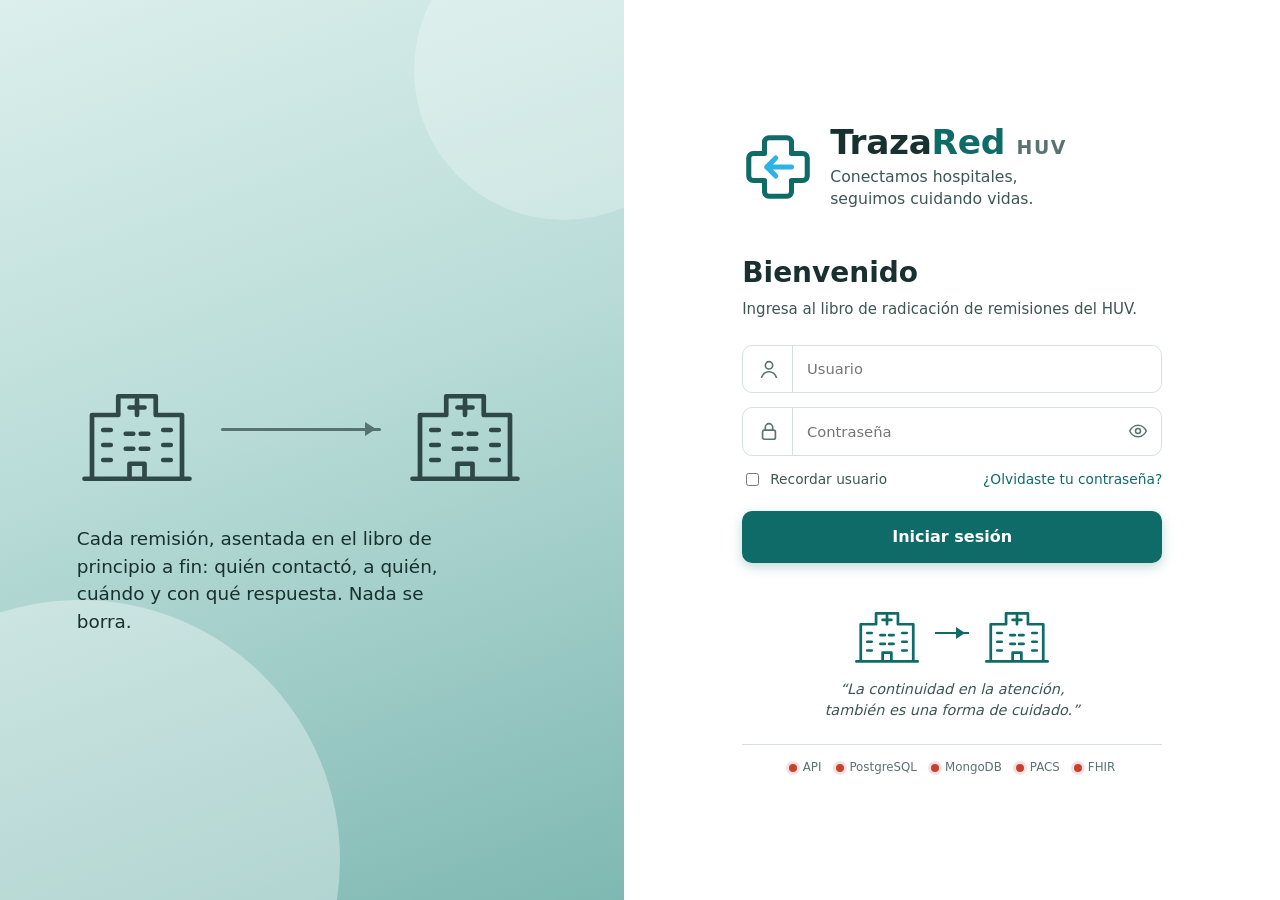
==== frontend/index.html @ e4cf37d2 "Semanas 10, 12 y 13: agente clínico con harness, RAG completo y tablero de dirección - Agente de rem" ====
<!DOCTYPE html>
<html lang="es">
<head>
  <meta charset="UTF-8">
  <meta name="viewport" content="width=device-width, initial-scale=1.0">
  <title>TrazaRed HUV</title>
  <meta name="description" content="Registro y trazabilidad de las remisiones y traslados de pacientes del Hospital Universitario del Valle">
  <link rel="icon" href="data:image/svg+xml,%3Csvg xmlns='http://www.w3.org/2000/svg' viewBox='0 0 32 32'%3E%3Crect width='32' height='32' rx='8' fill='%230e6b68'/%3E%3Cpath d='M13 6h6v7h7v6h-7v7h-6v-7H6v-6h7z' fill='white'/%3E%3C/svg%3E">
  <link rel="stylesheet" href="css/estilos.css">
  <link rel="stylesheet" href="css/visor.css">
  <link rel="stylesheet" href="css/reactivo.css">
  <link rel="stylesheet" href="css/agrupacion.css">
  <!-- Rediseño "libro de radicación": tipografías del registro (si no cargan, quedan Georgia y Consolas) -->
  <link rel="preconnect" href="https://fonts.googleapis.com">
  <link rel="preconnect" href="https://fonts.gstatic.com" crossorigin>
  <link rel="stylesheet" href="https://fonts.googleapis.com/css2?family=IBM+Plex+Mono:wght@400;500;600&family=Source+Serif+4:opsz,wght@8..60,400;8..60,600;8..60,700&display=swap">
  <link rel="stylesheet" href="css/registro.css">
  <link rel="stylesheet" href="css/asistente.css">
</head>
<body>
  <noscript>Esta aplicación necesita JavaScript para funcionar.</noscript>

  <!-- Logo reutilizable (cruz médica con flecha de remisión) -->
  <svg width="0" height="0" style="position:absolute" aria-hidden="true">
    <symbol id="logo" viewBox="0 0 64 64">
      <path d="M24 6h16a4 4 0 0 1 4 4v10h10a4 4 0 0 1 4 4v16a4 4 0 0 1-4 4H44v10a4 4 0 0 1-4 4H24a4 4 0 0 1-4-4V44H10a4 4 0 0 1-4-4V24a4 4 0 0 1 4-4h10V10a4 4 0 0 1 4-4z"
            fill="none" stroke="currentColor" stroke-width="4.5" stroke-linejoin="round"/>
      <path d="M44 32H22m8-8-8 8 8 8" fill="none" stroke="#2bb3e6" stroke-width="4.5" stroke-linecap="round" stroke-linejoin="round"/>
    </symbol>
    <symbol id="hospital" viewBox="0 0 64 64">
      <path d="M8 58V24h14V14h20v10h14v34M4 58h56M28 20h8M32 16v8M14 32h4M14 40h4M14 48h4M46 32h4M46 40h4M46 48h4M26 34h4M34 34h4M26 42h4M34 42h4M28 58v-8h8v8"
            fill="none" stroke="currentColor" stroke-width="2.5" stroke-linecap="round" stroke-linejoin="round"/>
    </symbol>
  </svg>

  <!-- ================================================================
       VISTA 1 — Iniciar sesión (panel ilustrado + formulario)
       ================================================================ -->
  <section id="vista-login">
    <aside class="login-arte" aria-hidden="true">
      <!-- Si ponen una foto en frontend/img/login.jpg se muestra aquí; si no existe, queda la ilustración -->
      <img class="login-foto" src="img/login.jpg" alt="" onerror="this.remove()">
      <div class="login-arte-contenido">
        <svg class="pulso" viewBox="0 0 600 80" preserveAspectRatio="none">
          <path d="M0 50 H170 L185 50 L196 30 L207 50 L225 50 L236 64 L250 8 L264 72 L276 50 L300 50 L314 38 L328 50 H600"/>
        </svg>
        <div class="arte-ruta">
          <svg class="arte-hospital"><use href="#hospital"/></svg>
          <span class="arte-flecha"></span>
          <svg class="arte-hospital"><use href="#hospital"/></svg>
        </div>
        <p class="arte-texto">Cada remisión, asentada en el libro de principio a fin: quién contactó, a quién, cuándo y con qué respuesta. Nada se borra.</p>
      </div>
    </aside>

    <div class="login-panel">
      <div class="login-caja">
        <div class="marca-grande">
          <svg class="marca-logo"><use href="#logo"/></svg>
          <div>
            <div class="marca-nombre"><span>Traza</span><span>Red</span> <small>HUV</small></div>
            <p class="marca-lema">Conectamos hospitales,<br>seguimos cuidando vidas.</p>
          </div>
        </div>

        <h1 class="login-titulo">Bienvenido</h1>
        <p class="login-sub">Ingresa al libro de radicación de remisiones del HUV.</p>

        <form id="form-login" autocomplete="on" novalidate>
          <label class="campo-icono">
            <span class="sr">Usuario</span>
            <svg viewBox="0 0 24 24"><circle cx="12" cy="8" r="4"/><path d="M4 21c1.5-4 4.5-6 8-6s6.5 2 8 6"/></svg>
            <input type="text" id="login-usuario" autocomplete="username" placeholder="Usuario" maxlength="50" required>
          </label>
          <label class="campo-icono">
            <span class="sr">Contraseña</span>
            <svg viewBox="0 0 24 24"><rect x="5" y="11" width="14" height="10" rx="2"/><path d="M8 11V8a4 4 0 0 1 8 0v3"/></svg>
            <input type="password" id="login-clave" autocomplete="current-password" placeholder="Contraseña" required>
            <button type="button" id="toggle-clave" class="ojo" aria-label="Mostrar contraseña" title="Mostrar / ocultar">
              <svg viewBox="0 0 24 24"><path d="M2 12s3.5-7 10-7 10 7 10 7-3.5 7-10 7S2 12 2 12z"/><circle cx="12" cy="12" r="3"/></svg>
            </button>
          </label>
          <div class="login-opciones">
            <label class="check"><input type="checkbox" id="recordar"> Recordar usuario</label>
            <a href="#" id="olvide">¿Olvidaste tu contraseña?</a>
          </div>
          <button type="submit" id="btn-entrar" class="btn btn-primario btn-bloque">Iniciar sesión</button>
        </form>

        <div id="login-mensaje" aria-live="polite"></div>

        <figure class="login-cita">
          <div class="cita-ruta" aria-hidden="true">
            <svg><use href="#hospital"/></svg><span></span><svg><use href="#hospital"/></svg>
          </div>
          <figcaption>“La continuidad en la atención,<br>también es una forma de cuidado.”</figcaption>
        </figure>

        <div class="servicios" id="servicios" title="Estado de los servicios">
          <span class="servicio"><i class="punto" data-servicio="api"></i>API</span>
          <span class="servicio"><i class="punto" data-servicio="postgres"></i>PostgreSQL</span>
          <span class="servicio"><i class="punto" data-servicio="mongo"></i>MongoDB</span>
          <span class="servicio"><i class="punto" data-servicio="pacs"></i>PACS</span>
          <span class="servicio"><i class="punto" data-servicio="fhir"></i>FHIR</span>
        </div>
      </div>
    </div>
  </section>

  <!-- ================================================================
       VISTA 2 — Aplicación (barra superior + menú lateral + contenido)
       ================================================================ -->
  <section id="vista-app" class="oculto">
    <!-- Aviso persistente de alertas críticas (R20, Persona 4) -->
    <div id="alertas-contenedor" aria-live="assertive"></div>
    <header class="topbar">
      <button class="btn-icono menu-movil" id="btn-menu" aria-label="Abrir menú">
        <svg viewBox="0 0 24 24"><path d="M4 7h16M4 12h16M4 17h16"/></svg>
      </button>
      <a class="marca" href="#" id="marca-inicio">
        <svg class="marca-logo"><use href="#logo"/></svg>
        <span class="marca-nombre"><span>Traza</span><span>Red</span> <small>HUV</small></span>
      </a>
      <div class="topbar-derecha">
        <div class="desplegable">
          <button class="btn-icono campana" id="btn-campana" aria-label="Notificaciones">
            <svg viewBox="0 0 24 24"><path d="M6 16V11a6 6 0 0 1 12 0v5l2 2H4l2-2zM10 20a2 2 0 0 0 4 0"/></svg>
            <span class="insignia oculto" id="insignia"></span>
          </button>
          <div class="menu-flotante oculto" id="panel-notif"></div>
        </div>
        <div class="desplegable">
          <button class="usuario-btn" id="btn-usuario">
            <span class="avatar" id="avatar"></span>
            <span class="usuario-txt"><strong id="quien-nombre"></strong><small id="quien-rol"></small></span>
            <svg class="chevron" viewBox="0 0 24 24"><path d="m6 9 6 6 6-6"/></svg>
          </button>
          <div class="menu-flotante oculto" id="panel-usuario">
            <p class="reloj" id="reloj">Sesión 60:00</p>
            <button class="menu-item" id="btn-salir-menu">Cerrar sesión</button>
          </div>
        </div>
      </div>
    </header>

    <div class="cuerpo-app">
      <nav class="lateral" id="lateral" aria-label="Secciones">
        <ul id="menu"></ul>
        <button class="lateral-salir" id="btn-salir">
          <svg viewBox="0 0 24 24"><path d="M15 4h3a2 2 0 0 1 2 2v12a2 2 0 0 1-2 2h-3M10 17l-5-5 5-5M5 12h11"/></svg>
          Cerrar sesión
        </button>
      </nav>
      <main id="contenido" tabindex="-1"></main>
    </div>
  </section>

  <!-- ================================================================
       Visor de imágenes médicas (PACS): brillo, contraste, zoom, paneo
       ================================================================ -->
  <dialog id="visor" aria-label="Visor de imágenes">
    <div class="visor-cabeza">
      <div><strong id="visor-titulo">Imagen</strong><small id="visor-sub"></small></div>
      <button class="btn-icono" id="visor-cerrar" aria-label="Cerrar visor">
        <svg viewBox="0 0 24 24"><path d="M6 6l12 12M18 6 6 18"/></svg>
      </button>
    </div>
    <div class="visor-cuerpo">
      <div class="visor-lienzo" id="visor-lienzo">
        <canvas id="visor-canvas"></canvas>
        <span class="visor-lectura" id="visor-lectura"></span>
      </div>
      <aside class="visor-controles">
        <label>Brillo <output id="val-brillo">0</output>
          <input type="range" id="ctl-brillo" min="-128" max="128" step="1" value="0"></label>
        <label>Contraste <output id="val-contraste">1.00</output>
          <input type="range" id="ctl-contraste" min="0.2" max="4" step="0.05" value="1"></label>
        <label class="check"><input type="checkbox" id="ctl-invertir"> Invertir (negativo)</label>
        <div class="visor-botones">
          <button class="btn btn-suave" id="btn-zoom-menos" title="Alejar">−</button>
          <span id="val-zoom">100%</span>
          <button class="btn btn-suave" id="btn-zoom-mas" title="Acercar">+</button>
        </div>
        <button class="btn btn-suave" id="btn-ajustar">Ajustar a la ventana</button>
        <button class="btn btn-secundario" id="btn-restablecer">Restablecer</button>
        <p class="ayuda">Rueda: zoom · Arrastrar: mover · Doble clic: ajustar.<br>
          Fórmula: salida = contraste × (entrada − 128) + 128 + brillo</p>
      </aside>
    </div>
  </dialog>

  <div id="tooltip" class="tooltip oculto" role="status"></div>
  <div id="toasts" aria-live="polite"></div>

  <script src="js/api.js"></script>
  <script src="js/visor.js"></script>
  <script src="js/app.js"></script>
  <!-- Sistema reactivo en vivo (R17/R18/R20, Persona 4): van después de app.js
       para enganchar sus funciones globales sin modificarlas -->
  <script src="js/eventos.js"></script>
  <script src="js/notificaciones.js"></script>
  <script src="js/alertas.js"></script>
  <script src="js/agrupacion.js"></script>
  <script src="js/agrupacion_rendimiento.js"></script>
  <script src="js/prediccion.js"></script>
  <script src="js/revision.js"></script>
  <script src="js/asistente.js"></script>
  <script src="js/tablero.js"></script>
  <!-- Rediseño "libro de radicación" (va de último: registra la sección de pronósticos junto a las de IA) -->
  <script src="js/registro.js"></script>
</body>
</html>
---- frontend/css/estilos.css ----
/* ==========================================================================
   TrazaRed HUV — estilos de la interfaz.
   Rediseño "libro de radicación": paleta verde petróleo + papel marfil, con
   acentos coral (acción de anotar) y mostaza (marca). Los nombres de las
   variables se conservaron (--azul, --navy...) para que los módulos que ya
   existían cambien de color solos; las piezas nuevas están en registro.css.
   Todo el color y el espaciado sale de las variables de :root.
   ========================================================================== */

:root {
  --navy: #18302f;            /* títulos y texto fuerte (tinta) */
  --azul: #0e6b68;            /* acción principal (verde petróleo) */
  --azul-oscuro: #0a4f4d;
  --azul-claro: #f2c14e;      /* acento (flecha del logo, mostaza) */
  --azul-suave: #dcefec;      /* ítem activo, fondos suaves */
  --azul-borde: #a9c7c2;
  --fondo: #e7efec;
  --superficie: #ffffff;
  --superficie-2: #f6faf8;
  --texto: #18302f;
  --texto-suave: #3d5654;
  --texto-tenue: #5a7270;
  --borde: #d3e2de;

  --ok: #1f8a5b;         --ok-fondo: #ddf3e8;
  --alerta: #b07a10;     --alerta-fondo: #fbf0d9;
  --error: #c4432c;      --error-fondo: #fdebe6;
  --violeta: #2f6fb3;    --violeta-fondo: #e3eefa;   /* azul de la IA */
  --coral: #e0634a;      --coral-oscuro: #c44f37;     /* anotar en el registro */
  --papel: #fffdf8;      --margen: #f1b3a5;           /* hoja del libro y su margen */
  --serif: "Source Serif 4", Georgia, "Times New Roman", serif;
  --mono: "IBM Plex Mono", ui-monospace, Consolas, monospace;

  --radio: 14px;
  --radio-sm: 10px;
  --sombra: 0 1px 2px rgba(10, 79, 77, .05), 0 8px 24px rgba(10, 79, 77, .06);
  --sombra-alta: 0 16px 40px rgba(10, 79, 77, .16);
  --fuente: "Segoe UI", system-ui, -apple-system, Roboto, "Helvetica Neue", Arial, sans-serif;
  --t: 160ms ease;
}

* { box-sizing: border-box; }
html, body { margin: 0; }
body { min-height: 100vh; background: var(--fondo); color: var(--texto); font-family: var(--fuente); font-size: 15px; line-height: 1.45; }
h1, h2, h3, h4, p { margin: 0; }
button, input, select, textarea { font: inherit; color: inherit; }
a { color: var(--azul); text-decoration: none; }
a:hover { text-decoration: underline; }
svg { flex: 0 0 auto; }
.oculto { display: none !important; }
.sr { position: absolute; width: 1px; height: 1px; overflow: hidden; clip: rect(0 0 0 0); }
.num { font-variant-numeric: tabular-nums; }
.suave { color: var(--texto-suave); }
.tenue { color: var(--texto-tenue); font-size: .82rem; }

/* ---------- Botones ---------- */
.btn {
  display: inline-flex; align-items: center; justify-content: center; gap: .45rem;
  padding: .62rem 1.05rem; border-radius: var(--radio-sm); border: 1px solid transparent;
  font-weight: 600; font-size: .9rem; cursor: pointer; white-space: nowrap;
  transition: background-color var(--t), border-color var(--t), transform var(--t), box-shadow var(--t);
}
.btn:active { transform: translateY(1px); }
.btn:disabled { opacity: .55; cursor: not-allowed; }
.btn-primario { background: var(--azul); color: #fff; box-shadow: 0 4px 12px rgba(14, 107, 104, .25); }
.btn-primario:hover { background: var(--azul-oscuro); }
.btn-secundario { background: var(--superficie); color: var(--azul); border-color: var(--azul-borde); }
.btn-secundario:hover { background: var(--azul-suave); }
.btn-suave { background: var(--azul-suave); color: var(--azul-oscuro); }
.btn-suave:hover { background: #c9e4df; }
.btn-peligro { background: var(--error); color: #fff; }
.btn-peligro:hover { background: #a82f25; }
.btn-ok { background: var(--ok); color: #fff; }
.btn-ok:hover { background: #147a4e; }
.btn-sm { padding: .38rem .7rem; font-size: .8rem; }
.btn-bloque { width: 100%; }
.btn-icono {
  width: 40px; height: 40px; display: inline-grid; place-items: center;
  border: none; background: transparent; border-radius: 10px; cursor: pointer; color: var(--texto-suave);
}
.btn-icono:hover { background: var(--fondo); color: var(--navy); }
.btn-icono svg, .lateral svg, .campo-icono svg, .usuario-btn svg {
  width: 22px; height: 22px; fill: none; stroke: currentColor; stroke-width: 1.8; stroke-linecap: round; stroke-linejoin: round;
}

/* ---------- Formularios ---------- */
label { display: block; font-size: .8rem; font-weight: 600; color: var(--texto-suave); margin-bottom: .3rem; }
input, select, textarea {
  width: 100%; padding: .62rem .8rem; border: 1px solid var(--borde); border-radius: var(--radio-sm);
  background: var(--superficie); font-size: .92rem; transition: border-color var(--t), box-shadow var(--t);
}
input:focus, select:focus, textarea:focus { outline: none; border-color: var(--azul); box-shadow: 0 0 0 3px rgba(14, 107, 104, .14); }
input[type="checkbox"], input[type="range"] { width: auto; padding: 0; box-shadow: none; }
textarea { resize: vertical; min-height: 72px; }
.campo { margin-bottom: .95rem; }
.fila { display: grid; grid-template-columns: 1fr 1fr; gap: 0 .9rem; }
.fila-3 { display: grid; grid-template-columns: repeat(3, 1fr); gap: 0 .9rem; }
.check { display: inline-flex; gap: .5rem; align-items: center; font-weight: 500; color: var(--texto-suave); font-size: .86rem; margin: 0; cursor: pointer; }

/* ---------- Marca ---------- */
.marca-logo { color: var(--azul); }
.marca-nombre { font-weight: 700; color: var(--navy); letter-spacing: -.01em; white-space: nowrap; }
.marca-nombre span + span { color: var(--azul); }
.marca-nombre small { font-size: .55em; font-weight: 700; color: var(--texto-tenue); letter-spacing: .08em; }

/* ==========================================================================
   VISTA 1 — Login dividido
   ========================================================================== */
#vista-login { min-height: 100vh; display: grid; grid-template-columns: minmax(0, 1fr) minmax(420px, 1.05fr); background: var(--superficie); }

.login-arte {
  position: relative; overflow: hidden;
  background: linear-gradient(160deg, #dcefec 0%, #b9dcd8 45%, #7fb8b2 100%);
  border-radius: 0 0 0 0;
}
.login-arte::before, .login-arte::after {
  content: ""; position: absolute; border-radius: 50%; background: rgba(255, 255, 255, .35);
}
.login-arte::before { width: 520px; height: 520px; left: -180px; bottom: -220px; }
.login-arte::after { width: 300px; height: 300px; right: -90px; top: -80px; background: rgba(255, 255, 255, .25); }
.login-foto { position: absolute; inset: 0; width: 100%; height: 100%; object-fit: cover; z-index: 1; }
.login-arte-contenido {
  position: relative; z-index: 2; height: 100%; min-height: 100vh;
  display: flex; flex-direction: column; justify-content: center; gap: 2.2rem; padding: clamp(2rem, 6vw, 5rem);
}
.login-foto ~ .login-arte-contenido { display: none; }
.pulso { width: 100%; height: 70px; }
.pulso path {
  fill: none; stroke: #fff; stroke-width: 3; stroke-linejoin: round; stroke-linecap: round;
  stroke-dasharray: 900; stroke-dashoffset: 900; animation: latido 3.4s linear infinite;
  filter: drop-shadow(0 2px 6px rgba(10, 79, 77, .25));
}
@keyframes latido { 0% { stroke-dashoffset: 900; opacity: 1; } 75% { stroke-dashoffset: 0; opacity: 1; } 100% { stroke-dashoffset: 0; opacity: 0; } }
.arte-ruta { display: flex; align-items: center; gap: 1.5rem; color: var(--navy); }
.arte-hospital { width: 120px; height: 120px; color: var(--navy); opacity: .85; }
.arte-flecha { flex: 1; max-width: 160px; height: 3px; background: var(--navy); opacity: .6; position: relative; border-radius: 2px; }
.arte-flecha::after { content: ""; position: absolute; right: -2px; top: -6px; border: 7px solid transparent; border-left: 11px solid var(--navy); }
.arte-texto { max-width: 34ch; color: var(--navy); font-size: 1.15rem; font-weight: 500; line-height: 1.5; }

.login-panel { display: flex; align-items: center; justify-content: center; padding: 2rem 1.5rem; }
.login-caja { width: 100%; max-width: 420px; }
.marca-grande { display: flex; align-items: center; gap: 1rem; margin-bottom: 2.6rem; }
.marca-grande .marca-logo { width: 72px; height: 72px; }
.marca-grande .marca-nombre { font-size: 2.15rem; line-height: 1.05; }
.marca-lema { color: var(--texto-suave); margin-top: .35rem; font-size: .98rem; }
.login-titulo { font-size: 1.75rem; color: var(--navy); margin-bottom: .35rem; }
.login-sub { color: var(--texto-suave); margin-bottom: 1.5rem; }

.campo-icono {
  position: relative; display: flex; align-items: center; margin-bottom: .9rem;
  border: 1px solid var(--borde); border-radius: var(--radio-sm); background: var(--superficie);
  transition: border-color var(--t), box-shadow var(--t);
}
.campo-icono:focus-within { border-color: var(--azul); box-shadow: 0 0 0 3px rgba(14, 107, 104, .14); }
.campo-icono > svg { margin: 0 .75rem 0 .9rem; color: var(--texto-tenue); }
.campo-icono input { font-weight: 400; color: var(--texto); border: none; border-left: 1px solid var(--borde); border-radius: 0 var(--radio-sm) var(--radio-sm) 0; padding: .78rem .9rem; box-shadow: none !important; }
.ojo { border: none; background: none; padding: .5rem .8rem; cursor: pointer; color: var(--texto-tenue); display: grid; place-items: center; }
.ojo:hover { color: var(--azul); }
.ojo svg { width: 20px; height: 20px; fill: none; stroke: currentColor; stroke-width: 1.8; }
.ojo.activo { color: var(--azul); }
.login-opciones { display: flex; justify-content: space-between; align-items: center; gap: 1rem; margin: .2rem 0 1.3rem; font-size: .86rem; }
#btn-entrar { padding: .85rem; font-size: 1rem; }

.aviso { margin-top: 1rem; padding: .8rem .95rem; border-radius: var(--radio-sm); font-size: .88rem; display: flex; gap: .65rem; align-items: flex-start; }
.aviso svg { width: 20px; height: 20px; fill: none; stroke: currentColor; stroke-width: 2; margin-top: 1px; }
.aviso strong { display: block; }
.aviso-error { background: var(--error-fondo); color: var(--error); }
.aviso-alerta { background: var(--alerta-fondo); color: #8a5a06; }
.aviso-info { background: var(--azul-suave); color: var(--azul-oscuro); }
.intentos { display: flex; gap: .3rem; margin-top: .45rem; }
.intentos span { width: 26px; height: 6px; border-radius: 3px; background: rgba(0, 0, 0, .12); }
.intentos span.usado { background: currentColor; }
.tiembla { animation: tiembla .35s; }
@keyframes tiembla { 20%, 60% { transform: translateX(-6px); } 40%, 80% { transform: translateX(6px); } }

.login-cita { margin: 2.2rem 0 0; text-align: center; color: var(--texto-suave); }
.cita-ruta { display: flex; align-items: center; justify-content: center; gap: .8rem; color: var(--azul); margin-bottom: .7rem; }
.cita-ruta svg { width: 70px; height: 70px; }
.cita-ruta span { width: 34px; height: 2px; background: var(--azul); position: relative; }
.cita-ruta span::after { content: ""; position: absolute; right: -2px; top: -5px; border: 6px solid transparent; border-left: 9px solid var(--azul); }
.login-cita figcaption { font-style: italic; font-size: .9rem; }

.servicios { display: flex; flex-wrap: wrap; justify-content: center; gap: .3rem .9rem; margin-top: 1.4rem; padding-top: .9rem; border-top: 1px solid var(--borde); font-size: .74rem; color: var(--texto-tenue); }
.servicio { display: inline-flex; align-items: center; gap: .35rem; }
.punto { width: 8px; height: 8px; border-radius: 50%; background: var(--texto-tenue); }
.punto.ok { background: var(--ok); box-shadow: 0 0 0 3px rgba(26, 150, 96, .15); }
.punto.error { background: var(--error); box-shadow: 0 0 0 3px rgba(200, 58, 46, .15); }

/* ==========================================================================
   VISTA 2 — Aplicación
   ========================================================================== */
#vista-app { min-height: 100vh; display: flex; flex-direction: column; }
.topbar {
  position: sticky; top: 0; z-index: 30; height: 70px;
  display: flex; align-items: center; gap: .75rem; padding: 0 1.4rem;
  background: var(--superficie); border-bottom: 1px solid var(--borde);
}
.topbar .marca { display: flex; align-items: center; gap: .65rem; text-decoration: none; }
.topbar .marca-logo { width: 38px; height: 38px; }
.topbar .marca-nombre { font-size: 1.3rem; }
.menu-movil { display: none; }
.topbar-derecha { margin-left: auto; display: flex; align-items: center; gap: .6rem; }
.desplegable { position: relative; }
.campana { position: relative; }
.insignia {
  position: absolute; top: 2px; right: 0; min-width: 18px; height: 18px; padding: 0 4px; line-height: 1;
  border-radius: 9px; background: #e5484d; color: #fff; font-size: .66rem; font-weight: 700;
  display: grid; place-items: center; border: 2px solid var(--superficie);
}
.usuario-btn { display: flex; align-items: center; gap: .7rem; border: none; background: none; cursor: pointer; padding: .3rem .45rem; border-radius: 12px; text-align: left; }
.usuario-btn:hover { background: var(--fondo); }
.usuario-txt strong { display: block; font-size: .9rem; color: var(--navy); }
.usuario-txt small { display: block; font-size: .78rem; color: var(--texto-suave); }
.chevron { width: 18px !important; height: 18px !important; color: var(--texto-suave); }
.avatar {
  width: 42px; height: 42px; border-radius: 50%; display: grid; place-items: center;
  background: var(--azul-suave); color: var(--azul); font-weight: 700; font-size: .9rem; flex: 0 0 auto;
  box-shadow: inset 0 0 0 2px #fff, 0 0 0 1px var(--azul-borde);
}
.menu-flotante {
  position: absolute; right: 0; top: calc(100% + 8px); min-width: 250px; z-index: 40;
  background: var(--superficie); border: 1px solid var(--borde); border-radius: 12px; box-shadow: var(--sombra-alta); padding: .5rem;
}
.menu-flotante h4 { font-size: .8rem; color: var(--texto-tenue); text-transform: uppercase; letter-spacing: .05em; padding: .4rem .6rem; }
.menu-item { display: block; width: 100%; text-align: left; border: none; background: none; padding: .6rem .7rem; border-radius: 8px; cursor: pointer; font-size: .88rem; }
.menu-item:hover { background: var(--fondo); }
.menu-item small { display: block; color: var(--texto-tenue); font-size: .76rem; }
.reloj { font-size: .8rem; color: var(--texto-suave); padding: .45rem .7rem; }
.reloj.pronto { color: var(--error); }

.cuerpo-app { flex: 1; display: grid; grid-template-columns: 264px minmax(0, 1fr); }
.lateral {
  background: var(--superficie); border-right: 1px solid var(--borde);
  padding: 1.1rem .8rem; display: flex; flex-direction: column;
  position: sticky; top: 70px; height: calc(100vh - 70px);
}
.lateral ul { list-style: none; margin: 0; padding: 0; display: grid; gap: .25rem; }
.lateral a, .lateral-salir {
  display: flex; align-items: center; gap: .8rem; padding: .72rem .9rem; border-radius: 10px;
  color: var(--texto-suave); font-size: .92rem; text-decoration: none; border: none; background: none; cursor: pointer; width: 100%;
}
.lateral a:hover, .lateral-salir:hover { background: var(--fondo); color: var(--navy); text-decoration: none; }
.lateral a.activo { background: var(--azul-suave); color: var(--azul-oscuro); font-weight: 600; }
.lateral a.activo svg { color: var(--azul); }
.lateral .separador { height: 1px; background: var(--borde); margin: .6rem .4rem; }
.lateral .etiqueta-menu { font-size: .7rem; text-transform: uppercase; letter-spacing: .06em; color: var(--texto-tenue); padding: .3rem .9rem; }
.lateral-salir { margin-top: auto; }

main { padding: 1.6rem clamp(1rem, 2.5vw, 2.2rem) 3rem; min-width: 0; outline: none; }
.pagina { max-width: 1240px; margin: 0 auto; display: grid; gap: 1.3rem; animation: entrar .22s ease-out; }
@keyframes entrar { from { opacity: 0; transform: translateY(6px); } to { opacity: 1; transform: none; } }
.pagina > * { min-width: 0; }            /* las tablas anchas hacen scroll dentro de su tarjeta */
.pagina-cabeza { display: flex; align-items: flex-end; justify-content: space-between; gap: 1rem; flex-wrap: wrap; }
.pagina-cabeza h2 { font-size: 1.4rem; color: var(--navy); }
.pagina-cabeza p { color: var(--texto-suave); margin-top: .2rem; font-size: .92rem; }
.seccion-titulo { font-size: 1.2rem; color: var(--navy); }
.volver { display: inline-flex; align-items: center; gap: .35rem; font-size: .88rem; font-weight: 600; border: none; background: none; color: var(--azul); cursor: pointer; padding: 0; }

/* Tarjeta base */
.tarjeta { background: var(--superficie); border: 1px solid var(--borde); border-radius: var(--radio); box-shadow: var(--sombra); }
.tarjeta-cuerpo { padding: 1.2rem 1.3rem; }

/* Banner de bienvenida */
.bienvenida {
  position: relative; overflow: hidden; padding: 1.6rem 1.8rem;
  background: linear-gradient(100deg, #fffdf8 0%, #f1f7f5 55%, #dcefec 100%);
  display: flex; align-items: center; justify-content: space-between; gap: 1rem; min-height: 132px;
}
.bienvenida h2 { font-size: 1.55rem; color: var(--navy); }
.bienvenida p { color: var(--texto-suave); margin-top: .45rem; max-width: 52ch; }
.bienvenida-arte { display: flex; align-items: center; gap: 1rem; color: var(--azul); position: relative; z-index: 1; }
.bienvenida-arte svg { width: 76px; height: 76px; }
.bienvenida-arte .flecha { width: 44px; height: 2px; background: var(--azul); position: relative; }
.bienvenida-arte .flecha::after { content: ""; position: absolute; right: -2px; top: -5px; border: 6px solid transparent; border-left: 9px solid var(--azul); }
.bienvenida::after { content: ""; position: absolute; right: -40px; top: -60px; width: 260px; height: 260px; border-radius: 50%; background: rgba(43, 179, 230, .09); }

/* Indicadores */
.kpis { display: grid; grid-template-columns: repeat(auto-fit, minmax(170px, 1fr)); gap: .9rem; }
.kpi { padding: 1rem 1.1rem; display: flex; gap: .85rem; align-items: center; }
.kpi-icono { width: 44px; height: 44px; border-radius: 12px; display: grid; place-items: center; flex: 0 0 auto; }
.kpi-icono svg { width: 22px; height: 22px; fill: none; stroke: currentColor; stroke-width: 1.9; stroke-linecap: round; stroke-linejoin: round; }
.kpi .valor { font-size: 1.5rem; font-weight: 700; color: var(--navy); line-height: 1.1; font-variant-numeric: tabular-nums; }
.kpi .etiqueta { font-size: .8rem; color: var(--texto-suave); }
.tono-azul { background: var(--azul-suave); color: var(--azul); }
.tono-ambar { background: var(--alerta-fondo); color: var(--alerta); }
.tono-verde { background: var(--ok-fondo); color: var(--ok); }
.tono-rojo { background: var(--error-fondo); color: var(--error); }
.tono-violeta { background: var(--violeta-fondo); color: var(--violeta); }

/* Estado (píldora) */
.pildora {
  display: inline-flex; align-items: center; gap: .4rem; padding: .32rem .8rem; border-radius: 999px;
  font-size: .8rem; font-weight: 600; white-space: nowrap;
}
.pildora svg { width: 16px; height: 16px; fill: none; stroke: currentColor; stroke-width: 2; }
.pildora-grande { padding: .5rem 1rem; font-size: .88rem; }
.est-pendiente  { background: var(--alerta-fondo); color: #a86a05; }
.est-en_gestion { background: var(--alerta-fondo); color: #a86a05; }
.est-aceptada   { background: var(--ok-fondo); color: var(--ok); }
.est-completada { background: var(--violeta-fondo); color: var(--violeta); }
.est-rechazada  { background: var(--error-fondo); color: var(--error); }
.est-neutro     { background: var(--fondo); color: var(--texto-suave); }
.est-bloqueado  { background: var(--error-fondo); color: var(--error); }
.est-activo     { background: var(--ok-fondo); color: var(--ok); }

/* ---------- Ficha del paciente / remisión ---------- */
.ficha-cabeza { display: flex; align-items: center; gap: 1.1rem; padding: 1.3rem 1.4rem 0; flex-wrap: wrap; }
.ficha-cabeza .avatar { width: 64px; height: 64px; font-size: 1.2rem; background: #dcefec; }
.ficha-cabeza .avatar svg { width: 36px; height: 36px; fill: none; stroke: var(--azul); stroke-width: 1.8; }
.ficha-cabeza h3 { font-size: 1.2rem; color: var(--navy); }
.ficha-cabeza .meta { color: var(--texto-suave); font-size: .9rem; margin-top: .25rem; display: flex; gap: .55rem; flex-wrap: wrap; }
.ficha-cabeza .meta span + span::before { content: "•"; margin-right: .55rem; color: var(--texto-tenue); }
.ficha-cabeza .pildora { margin-left: auto; }

.pestanas { display: flex; gap: .3rem; padding: 0 1.4rem; margin-top: 1.1rem; border-bottom: 1px solid var(--borde); overflow-x: auto; }
.pestanas button {
  border: none; background: none; cursor: pointer; padding: .8rem .9rem; font-size: .9rem; color: var(--texto-suave);
  border-bottom: 2px solid transparent; margin-bottom: -1px; white-space: nowrap;
}
.pestanas button:hover { color: var(--navy); }
.pestanas button.activa { color: var(--azul); border-bottom-color: var(--azul); font-weight: 600; }

.ficha-cuerpo { display: grid; grid-template-columns: minmax(0, 1.35fr) minmax(280px, 1fr); gap: 1.1rem; padding: 1.2rem 1.4rem 1.4rem; }
.panel { border: 1px solid var(--borde); border-radius: 12px; padding: 1.1rem 1.2rem; background: var(--superficie); }
.panel + .panel { margin-top: 1rem; }
.panel-titulo { display: flex; align-items: center; justify-content: space-between; gap: .6rem; margin-bottom: .9rem; }
.panel-titulo h4 { font-size: .95rem; color: var(--navy); }

.datos { display: grid; grid-template-columns: minmax(130px, 38%) 1fr; gap: .85rem 1rem; font-size: .88rem; }
.datos dt { color: var(--texto-suave); }
.datos dd { margin: 0; color: var(--texto); font-weight: 500; }

/* Hospital de destino */
.hospital { display: flex; gap: .85rem; }
.hospital-icono { width: 44px; height: 44px; border-radius: 10px; background: var(--azul-suave); color: var(--azul); display: grid; place-items: center; flex: 0 0 auto; }
.hospital-icono svg { width: 28px; height: 28px; }
.hospital small { display: block; color: var(--texto-suave); font-size: .8rem; }
.hospital strong { display: block; color: var(--navy); margin: .1rem 0; }
.hospital a { font-size: .8rem; font-weight: 600; display: inline-block; margin-top: .45rem; }

/* Línea de estado de la remisión */
.linea-estado { list-style: none; margin: 0; padding: 0; }
.linea-estado li { position: relative; display: flex; gap: .85rem; padding-bottom: 1.15rem; }
.linea-estado li:last-child { padding-bottom: 0; }
.linea-estado li::before { content: ""; position: absolute; left: 14px; top: 30px; bottom: 2px; width: 2px; background: var(--borde); }
.linea-estado li:last-child::before { display: none; }
.linea-estado li.hecho::before { background: var(--ok); }
.paso { width: 30px; height: 30px; border-radius: 50%; display: grid; place-items: center; flex: 0 0 auto; background: var(--fondo); color: var(--texto-tenue); border: 2px solid var(--borde); position: relative; z-index: 1; }
.paso svg { width: 16px; height: 16px; fill: none; stroke: currentColor; stroke-width: 2.4; stroke-linecap: round; stroke-linejoin: round; }
.hecho .paso { background: var(--ok); border-color: var(--ok); color: #fff; }
.actual .paso { background: var(--alerta-fondo); border-color: var(--alerta); color: var(--alerta); }
.fallo .paso { background: var(--error); border-color: var(--error); color: #fff; }
.linea-estado strong { display: block; font-size: .9rem; font-weight: 600; color: var(--texto-suave); }
.hecho strong { color: var(--ok); }
.actual strong { color: var(--alerta); }
.fallo strong { color: var(--error); }
.linea-estado small { display: block; font-size: .78rem; color: var(--texto-tenue); margin-top: .1rem; }

.nota-info {
  display: flex; gap: .9rem; align-items: center; padding: 1rem 1.2rem; margin: 0 1.4rem 1.4rem;
  border-radius: 12px; background: var(--azul-suave); border: 1px solid var(--azul-borde); color: var(--texto-suave); font-size: .88rem;
}
.nota-info svg { width: 26px; height: 26px; fill: none; stroke: var(--azul); stroke-width: 1.8; flex: 0 0 auto; }

/* Signos vitales */
.vitales { display: grid; grid-template-columns: repeat(auto-fill, minmax(140px, 1fr)); gap: .7rem; }
.vital { background: var(--superficie-2); border: 1px solid var(--borde); border-radius: 12px; padding: .7rem .8rem; }
.vital .v { font-size: 1.3rem; font-weight: 700; color: var(--navy); font-variant-numeric: tabular-nums; }
.vital .v small { font-size: .74rem; font-weight: 500; color: var(--texto-tenue); margin-left: .2rem; }
.vital .n { font-size: .78rem; color: var(--texto-suave); }
.vital .c { font-size: .68rem; color: var(--texto-tenue); }
.vital.fuera { border-color: #f2b8b1; background: var(--error-fondo); }
.vital.fuera .v { color: var(--error); }

/* Bitácora de contactos */
.bitacora { list-style: none; margin: 0; padding: 0 0 0 1rem; border-left: 2px solid var(--borde); }
.bitacora li { position: relative; padding: 0 0 .95rem .7rem; }
.bitacora li::before { content: ""; position: absolute; left: -1.45rem; top: .3rem; width: 11px; height: 11px; border-radius: 50%; background: var(--azul); border: 2px solid var(--superficie); }
.bitacora li.acepta::before { background: var(--ok); }
.bitacora li.niega::before { background: var(--error); }
.bitacora .cuando { font-size: .76rem; color: var(--texto-tenue); }
.bitacora .inst { font-weight: 600; color: var(--navy); font-size: .9rem; }
.bitacora .resp { font-size: .86rem; color: var(--texto-suave); }

/* Galería de imágenes (PACS) */
.subir-imagen { display: grid; grid-template-columns: 1.3fr 1fr .8fr auto; gap: .7rem; align-items: end; margin-bottom: 1rem; }
.subir-imagen .campo { margin: 0; }
.galeria { display: grid; grid-template-columns: repeat(auto-fill, minmax(170px, 1fr)); gap: .9rem; }
.miniatura { border: 1px solid var(--borde); border-radius: 12px; overflow: hidden; background: var(--superficie); cursor: pointer; text-align: left; padding: 0; transition: transform var(--t), box-shadow var(--t); }
.miniatura:hover { transform: translateY(-2px); box-shadow: var(--sombra); }
.miniatura-img { aspect-ratio: 1; background: #0b1320; display: grid; place-items: center; color: #8594a8; font-size: .8rem; }
.miniatura-img img { width: 100%; height: 100%; object-fit: cover; }
.miniatura-info { padding: .6rem .7rem; }
.miniatura-info strong { display: block; font-size: .84rem; color: var(--navy); }
.miniatura-info small { display: block; font-size: .74rem; color: var(--texto-tenue); }
.esqueleto { background: linear-gradient(90deg, #e3ebe8 25%, #f6faf8 50%, #e3ebe8 75%); background-size: 200% 100%; animation: brillo 1.2s infinite; border-radius: 12px; }
@keyframes brillo { to { background-position: -200% 0; } }

/* ---------- Tablas y filtros ---------- */
.filtros { display: flex; flex-wrap: wrap; gap: .65rem; align-items: center; padding: 1rem 1.2rem; border-bottom: 1px solid var(--borde); }
.filtros input[type="search"] { max-width: 340px; }
.filtros select { max-width: 210px; }
.filtros .total { margin-left: auto; font-size: .8rem; color: var(--texto-tenue); }
.buscar { position: relative; flex: 1; max-width: 360px; }
.buscar svg { position: absolute; left: .75rem; top: 50%; transform: translateY(-50%); width: 18px; height: 18px; fill: none; stroke: var(--texto-tenue); stroke-width: 2; }
.buscar input { padding-left: 2.3rem; max-width: none !important; }
.tabla-scroll { overflow-x: auto; }
table { width: 100%; border-collapse: collapse; font-size: .88rem; }
th { text-align: left; font-size: .72rem; text-transform: uppercase; letter-spacing: .05em; color: var(--texto-tenue); font-weight: 700; padding: .75rem 1.2rem; border-bottom: 1px solid var(--borde); background: var(--superficie-2); white-space: nowrap; }
td { padding: .75rem 1.2rem; border-bottom: 1px solid #e3ebe8; vertical-align: middle; }
tr:last-child td { border-bottom: none; }
tr.clic { cursor: pointer; }
tr.clic:hover td { background: #f1f7f5; }
tr.inactiva td { color: var(--texto-tenue); }
td .sub { display: block; font-size: .78rem; color: var(--texto-tenue); }
.persona { display: flex; align-items: center; gap: .7rem; }
.persona .avatar { width: 34px; height: 34px; font-size: .75rem; box-shadow: none; }
.vacio { padding: 2.4rem 1rem; text-align: center; color: var(--texto-tenue); }
.convenio-si { color: var(--ok); font-weight: 600; font-size: .82rem; }
.convenio-no { color: var(--texto-tenue); font-size: .82rem; }
.rol { display: inline-block; font-size: .7rem; font-weight: 700; text-transform: uppercase; letter-spacing: .04em; padding: .15rem .5rem; border-radius: 999px; }
.rol-admin { background: var(--violeta-fondo); color: var(--violeta); }
.rol-medico { background: var(--ok-fondo); color: var(--ok); }
.rol-eps { background: var(--alerta-fondo); color: #a86a05; }
.rol-paciente { background: var(--azul-suave); color: var(--azul-oscuro); }
.rol-especialista { background: var(--ok-fondo); color: var(--azul-oscuro); }
.rol-contable { background: var(--alerta-fondo); color: var(--navy); }
.accion { font-family: ui-monospace, SFMono-Regular, Menlo, Consolas, monospace; font-size: .76rem; font-weight: 600; padding: .15rem .45rem; border-radius: 6px; white-space: nowrap; }
.ac-login_fallido { background: var(--alerta-fondo); color: #8a5a06; }
.ac-bloqueo_usuario, .ac-login_bloqueado { background: var(--error-fondo); color: var(--error); }
.ac-login_exitoso { background: var(--ok-fondo); color: var(--ok); }
.ac-desbloqueo_usuario { background: var(--violeta-fondo); color: var(--violeta); }
.ac-imagen_subida, .ac-imagen_vista { background: var(--azul-suave); color: var(--azul-oscuro); }
.ac-usuario_creado, .ac-paciente_creado, .ac-remision_creada { background: var(--ok-fondo); color: var(--ok); }
.ac-otra { background: var(--fondo); color: var(--texto-suave); }

/* Lista compacta (remisiones que requieren atención) */
.lista { list-style: none; margin: 0; padding: .4rem; }
.lista button { width: 100%; display: flex; align-items: center; gap: .8rem; text-align: left; padding: .7rem .8rem; border: none; background: none; border-radius: 10px; cursor: pointer; }
.lista button:hover, .lista button.activo { background: var(--azul-suave); }
.lista .txt { flex: 1; min-width: 0; }
.lista .txt strong { display: block; font-size: .88rem; color: var(--navy); white-space: nowrap; overflow: hidden; text-overflow: ellipsis; }
.lista .estado-punto { width: 10px; height: 10px; border-radius: 50%; flex: 0 0 auto; }
.lista .txt small b { font-weight: 600; }
.lista .txt small { display: block; font-size: .76rem; color: var(--texto-tenue); white-space: nowrap; overflow: hidden; text-overflow: ellipsis; }

/* Inicio: ficha + lista lateral */
.inicio-grid { display: grid; grid-template-columns: minmax(0, 1fr) 300px; gap: 1.2rem; align-items: start; }

/* Hospitales */
.hospitales { display: grid; grid-template-columns: repeat(auto-fill, minmax(min(290px, 100%), 1fr)); gap: 1rem; }
.hospital-tarjeta { padding: 1.1rem 1.2rem; display: grid; gap: .9rem; }
.hospital-tarjeta.resaltado { border-color: var(--azul); box-shadow: 0 0 0 3px rgba(14, 107, 104, .15); }
.barra-dist { display: flex; height: 8px; border-radius: 4px; overflow: hidden; gap: 2px; background: var(--fondo); }
.barra-dist span { display: block; height: 100%; }
.mini-datos { display: grid; grid-template-columns: repeat(3, 1fr); gap: .5rem; text-align: center; }
.mini-datos strong { display: block; font-size: 1.05rem; color: var(--navy); font-variant-numeric: tabular-nums; }
.mini-datos small { font-size: .72rem; color: var(--texto-suave); }
.leyenda { display: flex; flex-wrap: wrap; gap: .4rem .9rem; font-size: .76rem; color: var(--texto-suave); }
.leyenda i { display: inline-block; width: 10px; height: 10px; border-radius: 3px; margin-right: .3rem; vertical-align: -1px; }

/* Reportes (gráficas en SVG) */
.graficas { display: grid; grid-template-columns: repeat(auto-fit, minmax(min(420px, 100%), 1fr)); gap: 1.1rem; }
.grafica h4 { font-size: .98rem; color: var(--navy); }
.grafica p.tenue { margin: .2rem 0 .9rem; }
.grafica svg { width: 100%; height: auto; display: block; overflow: visible; }
.grafica .eje { stroke: var(--borde); stroke-width: 1; }
.grafica .etq { fill: var(--texto-suave); font-size: 12px; }
.grafica .val { fill: var(--texto); font-size: 12px; font-weight: 600; }
.grafica .marca-dato { cursor: default; transition: opacity var(--t); }
.grafica .marca-dato:hover { opacity: .8; }
.tooltip { position: fixed; z-index: 80; pointer-events: none; background: var(--navy); color: #fff; font-size: .8rem; padding: .45rem .65rem; border-radius: 8px; box-shadow: var(--sombra-alta); max-width: 260px; }

/* Modal de formularios */
.fondo-modal { position: fixed; inset: 0; z-index: 50; background: rgba(10, 79, 77, .32); display: flex; justify-content: center; align-items: flex-start; padding: 6vh 1rem; overflow-y: auto; animation: aparecer .15s ease-out; }
@keyframes aparecer { from { opacity: 0; } }
.modal { width: min(560px, 100%); background: var(--superficie); border-radius: var(--radio); box-shadow: var(--sombra-alta); overflow: hidden; animation: entrar .18s ease-out; }
.modal-cabeza { padding: 1rem 1.3rem; border-bottom: 1px solid var(--borde); display: flex; justify-content: space-between; align-items: center; }
.modal-cabeza h3 { font-size: 1.05rem; color: var(--navy); }
.modal-cuerpo { padding: 1.15rem 1.3rem .3rem; }
.modal-pie { padding: .9rem 1.3rem; border-top: 1px solid var(--borde); display: flex; justify-content: flex-end; gap: .5rem; background: var(--superficie-2); }
.error-form { color: var(--error); font-size: .86rem; margin: 0 0 .8rem; }

/* Avisos flotantes */
#toasts { position: fixed; right: 1.2rem; bottom: 1.2rem; z-index: 90; display: grid; gap: .5rem; }
.toast { min-width: 260px; max-width: 380px; background: var(--navy); color: #fff; padding: .8rem 1rem; border-radius: 10px; box-shadow: var(--sombra-alta); font-size: .88rem; animation: entrar .2s ease-out; border-left: 4px solid var(--azul-claro); }
.toast.ok { border-left-color: #3ecf9f; }
.toast.error { border-left-color: #ff7a6b; }

.cargando { padding: 2.5rem; text-align: center; color: var(--texto-tenue); }
.spinner { width: 28px; height: 28px; margin: 0 auto .6rem; border-radius: 50%; border: 3px solid var(--borde); border-top-color: var(--azul); animation: girar .8s linear infinite; }
@keyframes girar { to { transform: rotate(360deg); } }

/* ---------- Responsive ---------- */
@media (max-width: 1100px) {
  .inicio-grid { grid-template-columns: minmax(0, 1fr); }
  .ficha-cuerpo { grid-template-columns: minmax(0, 1fr); }
}
@media (max-width: 900px) {
  #vista-login { grid-template-columns: 1fr; }
  .login-arte { display: none; }
  .cuerpo-app { grid-template-columns: minmax(0, 1fr); }
  .menu-movil { display: inline-grid; }
  .lateral { position: fixed; top: 70px; left: 0; bottom: 0; width: 260px; height: auto; z-index: 35; transform: translateX(-100%); transition: transform .2s ease; box-shadow: var(--sombra-alta); }
  .lateral.abierto { transform: none; }
  .usuario-txt { display: none; }
  .graficas { grid-template-columns: 1fr; }
  .subir-imagen { grid-template-columns: 1fr 1fr; }
}
@media (max-width: 600px) {
  .topbar { padding: 0 .8rem; }
  .topbar .marca-nombre { font-size: 1.1rem; }
  .fila, .fila-3 { grid-template-columns: minmax(0, 1fr); }
  .datos { grid-template-columns: minmax(0, 1fr); gap: .1rem; }
  .datos dd { margin-bottom: .6rem; }
  .ficha-cabeza, .ficha-cuerpo { padding-left: 1rem; padding-right: 1rem; }
  .pestanas { padding: 0 1rem; }
  .nota-info { margin: 0 1rem 1rem; }
  .kpis { grid-template-columns: minmax(0, 1fr) minmax(0, 1fr); }
  .bienvenida { padding: 1.2rem; }
  .bienvenida-arte { display: none; }
  .ficha-cabeza .pildora { margin-left: 0; }
  th, td { padding: .6rem .8rem; }
  .subir-imagen { grid-template-columns: 1fr; }
}
@media (prefers-reduced-motion: reduce) {
  *, *::before, *::after { animation: none !important; transition: none !important; }
  .pulso path { stroke-dashoffset: 0; }
}

/* Arreglo para los botones de la ficha (R11 y R21) */
.btn svg {
  width: 1.1em !important;
  height: 1.1em !important;
  vertical-align: -0.15em;
  flex-shrink: 0;
}
/* Arreglo para que los iconos SVG no se vean gigantes (R16, R18, R20) */
.panel svg, 
.tarjeta svg, 
.notificaciones svg, 
.notif-icono svg, 
.btn svg {
  width: 24px !important;
  height: 24px !important;
  max-width: 24px !important;
  max-height: 24px !important;
  flex-shrink: 0;
}
/* R08 · Vista de remisión a especialista (desde persona3-remisiones) */
.pestanas button { border: 1px solid #ddd; background: white; padding: .5rem 1rem; cursor: pointer; border-radius: 4px 4px 0 0; font-size: .9rem; margin-right: .3rem; }
.pestanas button.activa { background: var(--azul, #0e6b68); color: white; border-color: var(--azul, #0e6b68); }
---- frontend/css/visor.css ----
/* Visor de imágenes médicas (PACS) */
#visor {
  width: min(1120px, 96vw); height: min(760px, 92vh); padding: 0; border: none;
  border-radius: 16px; background: #0b1320; color: #e6edf6; box-shadow: 0 30px 80px rgba(0, 0, 0, .45);
  overflow: hidden;
}
#visor[open] { display: flex; flex-direction: column; }
#visor::backdrop { background: rgba(5, 12, 24, .72); }
.visor-cabeza { display: flex; align-items: center; justify-content: space-between; gap: 1rem; padding: .8rem 1rem .8rem 1.2rem; border-bottom: 1px solid #1c2a3f; }
.visor-cabeza strong { display: block; }
.visor-cabeza small { display: block; color: #8ea1ba; font-size: .8rem; }
.visor-cabeza .btn-icono { color: #b8c6d8; }
.visor-cabeza .btn-icono:hover { background: #16233a; color: #fff; }
.visor-cuerpo { flex: 1; min-height: 0; display: grid; grid-template-columns: minmax(0, 1fr) 250px; }
.visor-lienzo { position: relative; overflow: hidden; background: #000; cursor: grab; touch-action: none; }
.visor-lienzo.moviendo { cursor: grabbing; }
#visor-canvas { display: block; width: 100%; height: 100%; }
.visor-lectura { position: absolute; left: .7rem; bottom: .6rem; font: 12px ui-monospace, Menlo, Consolas, monospace; color: #9fe3c1; background: rgba(0, 0, 0, .55); padding: .15rem .45rem; border-radius: 5px; }
.visor-lectura:empty { display: none; }
.visor-controles { padding: 1.1rem; display: flex; flex-direction: column; gap: 1rem; border-left: 1px solid #1c2a3f; background: #0f1a2b; overflow-y: auto; }
.visor-controles label { color: #b8c6d8; display: flex; flex-direction: column; gap: .45rem; margin: 0; }
.visor-controles label output { float: right; color: #fff; font-variant-numeric: tabular-nums; }
.visor-controles label.check { flex-direction: row; color: #d7e1ee; }
.visor-controles input[type="range"] { width: 100%; accent-color: #2bb3e6; }
.visor-botones { display: flex; align-items: center; justify-content: space-between; gap: .5rem; }
.visor-botones span { font-variant-numeric: tabular-nums; color: #fff; font-weight: 600; }
.visor-controles .btn-suave { background: #16233a; color: #d7e1ee; }
.visor-controles .btn-suave:hover { background: #1f3150; }
.visor-controles .btn-secundario { background: transparent; color: #9cc6ff; border-color: #2b4266; }
.visor-controles .ayuda { font-size: .74rem; color: #7f93ad; line-height: 1.5; margin-top: auto; }
@media (max-width: 760px) {
  .visor-cuerpo { grid-template-columns: 1fr; grid-template-rows: minmax(0, 1fr) auto; }
  .visor-controles { border-left: none; border-top: 1px solid #1c2a3f; max-height: 40vh; }
}
---- frontend/css/reactivo.css ----
/* ==========================================================================
   TrazaRed HUV — sistema reactivo en vivo (R16/R18/R20, Persona 4)
   Bandeja de notificaciones, contadores de trabajo y alerta crítica
   persistente. Se agregó como archivo aparte para no tocar estilos.css.
   ========================================================================== */

/* ── Bandeja dentro de la campanita ─────────────────────────────────────── */
.bandeja-bloque { border-top: 1px solid var(--borde, #e4e7ec); margin-top: .25rem; }

.fila-notif {
  display: flex;
  gap: .55rem;
  align-items: flex-start;
  width: 100%;
  text-align: left;
  padding: .5rem .7rem;
  background: none;
  border: 0;
  cursor: pointer;
  font: inherit;
  color: inherit;
  border-radius: 8px;
}
.fila-notif:hover { background: var(--fondo-hover, #f2f5fa); }
.fila-notif .punto {
  width: 8px;
  height: 8px;
  margin-top: .42rem;
  border-radius: 50%;
  background: var(--azul, #0e6b68);
  flex: none;
}
.fila-notif.leida .punto { background: transparent; border: 1px solid var(--texto-tenue, #9aa3b2); }
.fila-notif.leida .fila-notif-texto { color: var(--texto-tenue, #7b8494); }
.fila-notif-texto { display: block; font-size: .84rem; line-height: 1.35; }
.fila-notif-texto small { display: block; color: var(--texto-tenue, #9aa3b2); font-size: .72rem; }

/* ── Contadores de trabajo pendiente (R18) ──────────────────────────────── */
.pendientes-strip {
  display: flex;
  flex-wrap: wrap;
  gap: .35rem;
  padding: .55rem .7rem .25rem;
  border-top: 1px solid var(--borde, #e4e7ec);
  margin-top: .25rem;
}
.pendientes-strip .pendiente {
  font-size: .72rem;
  padding: .22rem .55rem;
  border-radius: 999px;
  background: var(--fondo-hover, #eef2f9);
  color: var(--texto, #243044);
  white-space: nowrap;
}

/* ── Alerta crítica persistente con desplegable (R20) ───────────────────── */
#alertas-contenedor { position: relative; z-index: 40; }

.alertas-panel {
  margin: .6rem 1rem 0;
  border-radius: 12px;
  overflow: hidden;
  box-shadow: 0 6px 18px rgba(255, 90, 70, .18);
  animation: alerta-entra .25s ease-out;
}

.alertas-toggle {
  display: flex;
  align-items: center;
  gap: .65rem;
  width: 100%;
  padding: .7rem 1rem;
  border: 0;
  cursor: pointer;
  font: inherit;
  text-align: left;
  background: linear-gradient(100deg, #fff1f0, #ffe6e2);
  border: 1px solid #ff9c8f;
}
.alertas-toggle svg {
  width: 22px;
  height: 22px;
  flex: none;
  stroke: #d43c2b;
  stroke-width: 1.8;
  fill: none;
  stroke-linecap: round;
  stroke-linejoin: round;
}
.alertas-toggle strong { color: #a3271a; font-size: .9rem; white-space: nowrap; }
.alertas-resumen {
  flex: 1;
  min-width: 0;
  color: #7c2014;
  font-size: .82rem;
  white-space: nowrap;
  overflow: hidden;
  text-overflow: ellipsis;
}
.alertas-flecha { color: #d43c2b; font-size: 1rem; transition: transform .2s ease; }
.alertas-toggle[aria-expanded="true"] .alertas-flecha { transform: rotate(180deg); }

.alertas-lista {
  display: flex;
  flex-direction: column;
  gap: .55rem;
  padding: .6rem;
  background: #fff7f6;
  border: 1px solid #ff9c8f;
  border-top: 0;
  max-height: 46vh;
  overflow-y: auto;
}
.alertas-lista.oculto { display: none; }

.alerta-critica {
  padding: .75rem .9rem;
  border-radius: 10px;
  background: #fff;
  border: 1px solid #f1c4bc;
}
.alerta-cuerpo strong { display: block; color: #a3271a; font-size: .88rem; }
.alerta-cuerpo p { margin: .22rem 0 .5rem; font-size: .85rem; color: #7c2014; }
.alerta-acciones { display: flex; gap: .55rem; flex-wrap: wrap; }
.alerta-nota {
  flex: 1;
  min-width: 200px;
  padding: .42rem .7rem;
  border: 1px solid #e6a79c;
  border-radius: 8px;
  font: inherit;
  font-size: .83rem;
  background: #fff;
}
.btn-reconocer {
  padding: .42rem 1.1rem;
  border: 0;
  border-radius: 8px;
  background: #d43c2b;
  color: #fff;
  font-weight: 600;
  font-size: .83rem;
  cursor: pointer;
}
.btn-reconocer:hover { background: #b32d1e; }

@keyframes alerta-entra {
  from { opacity: 0; transform: translateY(-6px); }
  to   { opacity: 1; transform: none; }
}
---- frontend/css/agrupacion.css ----
/* TrazaRed HUV — tablero de agrupación clínica (R07, Persona 2).
   Usa las variables de estilos.css; solo agrega lo que no existía. */
.agr-panel { padding: 1.2rem 1.4rem 1.4rem; display: grid; gap: 1.1rem; }
.agr-panel > * { min-width: 0; }
.agr-nota { display: flex; gap: .9rem; align-items: flex-start; padding: 1rem 1.2rem; border-radius: 12px;
  background: var(--azul-suave); border: 1px solid var(--azul-borde); color: var(--texto-suave); font-size: .88rem; }
.agr-nota svg { width: 24px; height: 24px; fill: none; stroke: var(--azul); stroke-width: 1.8; flex: 0 0 auto; margin-top: 1px; }
.agr-subtitulo { font-size: .98rem; color: var(--navy); margin-top: .4rem; }
.agr-desc { min-width: 260px; }
.agr-desc .sub { margin-top: .2rem; }
.agr-punto { display: inline-block; width: 10px; height: 10px; border-radius: 50%; margin-right: .5rem; vertical-align: 0; }
.agr-controles { display: flex; flex-wrap: wrap; gap: .8rem 1.4rem; align-items: center; }
.agr-controles label { margin: 0; display: inline-flex; align-items: center; gap: .5rem; }
.agr-controles select { width: auto; }
.agr-hueco { background: none !important; border: 1.5px solid var(--texto-suave); }
.agr-calor td { text-align: right; }
.agr-calor td:first-child { text-align: left; }
.agr-cohorte td { background: var(--superficie-2); border-top: 1px solid var(--borde); }
.pildora svg { flex: 0 0 auto; }
.agr-global { font-size: .95rem; color: var(--texto-suave); }
.pred-form { display: grid; gap: 1rem; }
.pred-grid { display: grid; grid-template-columns: repeat(auto-fill, minmax(210px, 1fr)); gap: .9rem 1.1rem; }
.pred-grid label { display: grid; gap: .3rem; font-size: .88rem; }
.pred-acciones { display: flex; gap: .7rem; flex-wrap: wrap; }
.pred-resultado { display: grid; gap: .7rem; padding: 1.1rem 1.3rem; border: 1px solid var(--borde); border-radius: 12px; }
.pred-prob { display: flex; align-items: center; gap: 1rem; flex-wrap: wrap; }
.pred-valor { font-size: 2rem; font-weight: 700; color: var(--navy); }
.pred-barra { height: 10px; border-radius: 6px; background: var(--superficie-2); overflow: hidden; }
.pred-barra i { display: block; height: 100%; background: var(--azul); }
---- frontend/css/registro.css ----
/* ==========================================================================
   TrazaRed HUV — piezas del rediseño "libro de radicación"
   Libro de radicación (hoja con margen, asientos, marcas, sellos), formato
   oficial de la remisión, libro contable y seguimiento del paciente.
   Los colores salen de las variables de estilos.css (:root).
   ========================================================================== */

/* ---------- Barra superior en verde petróleo ---------- */
.topbar { background: var(--azul-oscuro); border-bottom: 0; color: #fff; }
.topbar .marca-logo { color: #fff; }
.topbar .marca-nombre, .topbar .marca-nombre span + span { color: #fff; }
.topbar .marca-nombre span + span { color: var(--azul-claro); }
.topbar .marca-nombre small { color: #b9dcd8; }
.topbar .usuario-txt strong { color: #fff; }
.topbar .usuario-txt small, .topbar .chevron { color: #b9dcd8; }
.topbar .usuario-btn:hover, .topbar .btn-icono:hover { background: rgba(255, 255, 255, .1); color: #fff; }
.topbar .btn-icono { color: #e7f3f1; }
.topbar .avatar { background: var(--azul-suave); color: var(--azul-oscuro); }
.lateral a.activo { box-shadow: inset 3px 0 0 var(--coral); }

.btn-coral { background: var(--coral); color: #fff; box-shadow: 0 4px 12px rgba(224, 99, 74, .28); }
.btn-coral:hover { background: var(--coral-oscuro); }
.serif { font-family: var(--serif); }
.mono, .radicado { font-family: var(--mono); font-variant-numeric: tabular-nums; }

/* ---------- Barra de descargas ---------- */
.descargas { display: flex; align-items: center; gap: .45rem; flex-wrap: wrap; }
.descargas > span { font-size: .78rem; color: var(--texto-suave); }
.btn-descarga { background: var(--papel); color: var(--azul-oscuro); border: 1px solid var(--azul-borde); }
.btn-descarga:hover { background: var(--azul-suave); }
.btn-descarga svg { width: 15px; height: 15px; }

/* ---------- Pestañas de tomo (meses) ---------- */
.tomos { display: flex; gap: .35rem; flex-wrap: wrap; align-items: flex-end; }
.tomos button { border: 0; border-radius: 10px 10px 0 0; padding: .65rem 1rem; background: #d3e2de; color: var(--texto-suave);
  font-weight: 600; font-size: .85rem; cursor: pointer; min-height: 42px; }
.tomos button.activa { background: var(--papel); color: var(--texto); }
.tomos button:hover:not(.activa) { background: #c6d9d4; }

/* ---------- La hoja del libro ---------- */
.hoja {
  background: var(--papel); border-radius: 0 12px 12px 12px; padding: 1.8rem 0 1.4rem;
  box-shadow: 0 2px 0 #d3e2de, 0 4px 0 #dde8e5, 0 18px 40px rgba(10, 79, 77, .12);
}
.hoja-cabeza { padding: 0 2.2rem 1.1rem 5.2rem; display: flex; justify-content: space-between; align-items: flex-end;
  gap: 1rem; flex-wrap: wrap; border-bottom: 2px solid var(--navy); }
.hoja-cabeza .institucion { font-size: .72rem; letter-spacing: .14em; text-transform: uppercase; color: var(--azul); font-weight: 700; }
.hoja-cabeza h2 { font-family: var(--serif); font-size: 2rem; font-weight: 700; color: var(--navy); line-height: 1.15; }
.hoja-meta { display: flex; gap: 1.6rem; flex-wrap: wrap; font-family: var(--mono); font-size: .82rem; }
.hoja-meta div { display: flex; flex-direction: column; }
.hoja-meta small { font-size: .68rem; color: var(--texto-tenue); }
.hoja-meta strong.rojo { color: var(--error); }
.hoja-filtros { padding: .8rem 2.2rem .8rem 5.2rem; display: flex; gap: .5rem; flex-wrap: wrap; align-items: center;
  border-bottom: 1px solid #e3ebe8; }
.hoja-filtros .buscar { flex: 1 1 260px; background: #fff; }
.chip { border: 1px solid var(--borde); background: #fff; color: var(--texto-suave); border-radius: 999px; padding: .4rem .85rem;
  font-size: .82rem; font-weight: 600; cursor: pointer; min-height: 36px; }
.chip.activa { background: var(--azul); border-color: var(--azul); color: #fff; }
.chip.alerta { background: var(--alerta-fondo); border-color: #f0d49a; color: #7a5208; }
.chip.alerta.activa { background: #7a5208; border-color: #7a5208; color: #fff; }
.hoja-pie { padding: 1rem 2.2rem 0 5.2rem; display: flex; justify-content: space-between; gap: 1rem; flex-wrap: wrap;
  font-size: .78rem; color: var(--texto-suave); }
.hoja-pie .leyenda-marcas { display: flex; gap: 1rem; flex-wrap: wrap; align-items: center; }
.hoja-pie .leyenda-marcas span { display: inline-flex; gap: .35rem; align-items: center; }
.hoja-pie .mono { font-size: .74rem; }

table.libro { width: 100%; min-width: 1080px; border-collapse: collapse; font-size: .82rem; }
table.libro .sub-mono { white-space: nowrap; }
table.libro th { font-family: var(--serif); font-size: .85rem; font-weight: 600; color: var(--texto-suave); text-align: left;
  padding: .8rem .6rem .6rem; border-bottom: 1px solid var(--navy); background: transparent; text-transform: none; letter-spacing: 0; }
table.libro th:first-child, table.libro td:first-child { padding-left: 1.8rem; }
table.libro th:last-child, table.libro td:last-child { padding-right: 1.4rem; }
table.libro td { padding: .85rem .6rem; vertical-align: top; border-bottom: 1px solid #e3ebe8; }
table.libro .col-fecha { border-left: 2px solid var(--margen); font-family: var(--mono); white-space: nowrap; }
table.libro tr.clic { cursor: pointer; }
table.libro tr.clic:hover td { background: #f3f8f6; }
table.libro tr.riesgo td { background: #fff6f2; }
table.libro tr.inactiva td { opacity: .55; text-decoration: line-through; }
.asiento-num { font-family: var(--mono); font-weight: 600; color: var(--azul); white-space: nowrap; }
.asiento-pac { font-family: var(--serif); font-size: .98rem; font-weight: 600; color: var(--navy); }
.sub-mono { font-family: var(--mono); font-size: .74rem; color: var(--texto-tenue); display: block; }
.sub { display: block; font-size: .76rem; color: var(--texto-tenue); }
.ruta-flecha { color: var(--coral); font-weight: 700; }

.marcas { display: flex; gap: .22rem; flex-wrap: wrap; }
.marca-g { width: 22px; height: 22px; border-radius: 50%; display: inline-flex; align-items: center; justify-content: center;
  font-family: var(--mono); font-size: .7rem; font-weight: 700; box-sizing: border-box; border: 1.5px solid; }
.marca-g.x { color: var(--error); border-color: var(--error); background: var(--error-fondo); }
.marca-g.o { color: #7a5208; border-color: var(--alerta); background: var(--alerta-fondo); }
.marca-g.e { color: var(--violeta); border-color: var(--violeta); background: var(--violeta-fondo); }
.marca-g.v { color: #fff; border-color: var(--ok); background: var(--ok); }
.marca-g.chica { width: 16px; height: 16px; font-size: .58rem; }

.sello { display: inline-block; padding: .18rem .5rem; font-family: var(--mono); font-size: .7rem; font-weight: 600; letter-spacing: .08em;
  border: 1.5px solid currentColor; border-radius: 3px; white-space: nowrap; }
.sello.s-pendiente { color: var(--alerta); }
.sello.s-en_gestion { color: var(--azul); }
.sello.s-aceptada { color: var(--ok); transform: rotate(-3deg); }
.sello.s-rechazada { color: var(--error); transform: rotate(-2deg); }
.sello.s-completada { color: var(--navy); transform: rotate(-4deg); }
.asento { font-family: var(--serif); font-style: italic; }

.barra-ia { display: flex; align-items: center; gap: .5rem; min-width: 140px; }
.barra-ia .pista { flex: 1; height: 6px; border-radius: 3px; background: #e3ebe8; overflow: hidden; display: flex; }
.barra-ia .pista span { display: block; height: 100%; }
.barra-ia strong { font-family: var(--mono); font-size: .8rem; }
.ia-alta { color: var(--ok); } .ia-alta-bg { background: var(--ok); }
.ia-media { color: var(--alerta); } .ia-media-bg { background: var(--alerta); }
.ia-baja { color: var(--error); } .ia-baja-bg { background: var(--error); }

.kpis-libro { display: grid; grid-template-columns: repeat(auto-fit, minmax(165px, 1fr)); gap: .8rem; margin-bottom: 1rem; }
.kpi-libro { background: var(--papel); border-radius: 12px; padding: .9rem 1.1rem; border-top: 4px solid var(--azul);
  box-shadow: 0 4px 14px rgba(10, 79, 77, .06); display: flex; flex-direction: column; gap: .15rem; }
.kpi-libro small { font-size: .78rem; color: var(--texto-suave); }
.kpi-libro strong { font-family: var(--mono); font-size: 1.55rem; color: var(--navy); }
.kpi-libro span { font-size: .75rem; color: var(--texto-tenue); }
.kpi-libro.k-coral { border-top-color: var(--coral); }
.kpi-libro.k-alerta { border-top-color: var(--alerta); }
.kpi-libro.k-ok { border-top-color: var(--ok); }
.kpi-libro.k-ia { border-top-color: var(--violeta); }
.kpi-libro.k-tinta { border-top-color: var(--navy); }

/* ---------- Formato oficial de la remisión ---------- */
.formato-barra { display: flex; justify-content: space-between; align-items: center; gap: .8rem; flex-wrap: wrap; margin-bottom: 1rem; }
.formato-barra .volver { font-weight: 600; }
.formato { max-width: 960px; margin: 0 auto; background: var(--papel); border-top: 8px solid var(--azul);
  box-shadow: 0 12px 34px rgba(10, 79, 77, .16); padding: 2rem 2.6rem 2.6rem; display: flex; flex-direction: column; gap: 1.1rem; font-size: .85rem; }
.fmt-enc { display: grid; grid-template-columns: 110px minmax(0, 1fr) 210px; border: 1.5px solid var(--navy); }
.fmt-enc > div { padding: .6rem .8rem; }
.fmt-enc .logo { border-right: 1.5px solid var(--navy); display: flex; align-items: center; justify-content: center;
  font-family: var(--serif); font-weight: 700; font-size: 1.5rem; color: var(--azul); }
.fmt-enc .titulo { border-right: 1.5px solid var(--navy); text-align: center; display: flex; flex-direction: column; justify-content: center; gap: .15rem; }
.fmt-enc .titulo small { font-size: .7rem; color: var(--texto-suave); }
.fmt-enc .titulo strong { font-family: var(--serif); font-size: 1.08rem; }
.fmt-enc .codigos { padding: 0; display: grid; font-size: .72rem; }
.fmt-enc .codigos span { padding: .32rem .7rem; border-bottom: 1px solid var(--navy); }
.fmt-enc .codigos span:last-child { border-bottom: 0; }
.fmt-franja { display: flex; justify-content: space-between; gap: 1rem; flex-wrap: wrap; align-items: center;
  background: var(--azul-suave); border-radius: 10px; padding: .9rem 1.1rem; }
.fmt-franja .grande { font-family: var(--mono); font-size: 1.4rem; font-weight: 600; color: var(--azul-oscuro); }
.fmt-franja .dato { display: flex; flex-direction: column; }
.fmt-franja .dato small, .campo-f small { font-size: .64rem; letter-spacing: .07em; text-transform: uppercase; color: var(--texto-suave); }
.fmt-franja .datos { display: flex; gap: 1.3rem; flex-wrap: wrap; }
.fmt-sec { display: flex; flex-direction: column; }
.fmt-sec > h3 { margin: 0; padding: .45rem .7rem; background: var(--azul-oscuro); color: #fff; font-size: .74rem; letter-spacing: .06em;
  text-transform: uppercase; font-weight: 700; display: flex; justify-content: space-between; align-items: center; gap: .6rem; flex-wrap: wrap; }
.fmt-sec > h3.ia { background: var(--violeta); }
.fmt-sec > h3 .btn { text-transform: none; letter-spacing: 0; }
.campos-f { display: grid; border: 1px solid var(--navy); border-top: 0; }
.campos-f.c4 { grid-template-columns: repeat(4, minmax(0, 1fr)); }
.campos-f.c3 { grid-template-columns: repeat(3, minmax(0, 1fr)); }
.campos-f.c2 { grid-template-columns: repeat(2, minmax(0, 1fr)); }
.campo-f { padding: .45rem .7rem; border-right: 1px solid #cfdcd8; border-bottom: 1px solid #cfdcd8; display: flex; flex-direction: column; gap: .1rem; min-width: 0; }
.campo-f span { font-weight: 500; overflow-wrap: anywhere; }
.campo-f.fuera span { color: var(--error); font-weight: 700; }
.tabla-f { overflow-x: auto; border: 1px solid var(--navy); border-top: 0; }
.tabla-f table { width: 100%; min-width: 720px; border-collapse: collapse; font-size: .8rem; }
.tabla-f th { background: #eef4f2; text-align: left; padding: .45rem .55rem; border-right: 1px solid #cfdcd8; color: var(--texto); font-weight: 600;
  text-transform: none; letter-spacing: 0; font-size: .78rem; }
.tabla-f td { padding: .5rem .55rem; border-right: 1px solid #cfdcd8; border-bottom: 0; border-top: 1px solid #cfdcd8; vertical-align: top; }
.tabla-f td:last-child, .tabla-f th:last-child { border-right: 0; }
.tabla-f tr.siguiente td { border-top: 1px dashed #8fa9a5; color: var(--texto-tenue); font-style: italic; }
.tabla-f tr.total td { border-top: 1.5px solid var(--navy); font-weight: 700; }
.causa { display: inline-block; padding: .12rem .55rem; border-radius: 999px; font-size: .72rem; font-weight: 600; white-space: nowrap; }
.causa.c-rechazo { background: var(--error-fondo); color: #a8381f; }
.causa.c-neutra { background: var(--violeta-fondo); color: #245a94; }
.causa.c-neutra.sin_respuesta { background: var(--alerta-fondo); color: #7a5208; }
.causa.c-acepta { background: var(--ok-fondo); color: #17683f; }
.ia-grid { display: grid; grid-template-columns: repeat(auto-fit, minmax(230px, 1fr)); border: 1px solid var(--navy); border-top: 0; }
.ia-grid > div { padding: .9rem 1rem; border-right: 1px solid #cfdcd8; display: flex; flex-direction: column; gap: .4rem; }
.ia-grid > div:last-child { border-right: 0; }
.ia-grid small { font-size: .64rem; letter-spacing: .07em; text-transform: uppercase; color: var(--texto-suave); }
.ia-grid .grande { font-family: var(--mono); font-size: 1.9rem; font-weight: 600; }
.ia-grid .pista { height: 6px; border-radius: 3px; background: #e3ebe8; display: flex; overflow: hidden; }
.ia-grid .sugerida { display: flex; justify-content: space-between; gap: .5rem; }
.ia-grid .sugerida span:last-child { font-family: var(--mono); color: var(--violeta); font-weight: 600; }
.firmas { display: grid; grid-template-columns: repeat(2, minmax(0, 1fr)); gap: 2.4rem; padding-top: 1.6rem; }
.firmas div { border-top: 1px solid var(--navy); padding-top: .4rem; display: flex; flex-direction: column; font-size: .8rem; }
.firmas small { color: var(--texto-suave); }
.fmt-nota { font-size: .7rem; color: var(--texto-suave); border-top: 1px solid #cfdcd8; padding-top: .5rem; }
.fmt-acciones { display: flex; gap: .5rem; flex-wrap: wrap; padding: .7rem; border: 1px solid var(--navy); border-top: 0; background: #f6faf8; }

/* Recorrido completo (todos los eventos del registro) */
.recorrido { list-style: none; margin: 0; padding: .4rem 0 0; border: 1px solid var(--navy); border-top: 0; }
.recorrido li { display: grid; grid-template-columns: 128px 22px minmax(0, 1fr); gap: 0 .7rem; padding: 0 .9rem; }
.recorrido .cuando { font-family: var(--mono); font-size: .74rem; color: var(--texto-suave); text-align: right; padding-top: .55rem; }
.recorrido .eje { display: flex; flex-direction: column; align-items: center; }
.recorrido .eje i { width: 12px; height: 12px; border-radius: 50%; margin-top: .65rem; background: var(--navy); box-shadow: 0 0 0 3px #e6ebf3; }
.recorrido .eje b { flex: 1; width: 2px; background: #e3ebe8; margin-top: 3px; }
.recorrido li:last-child .eje b { display: none; }
.recorrido .que { padding: .45rem 0 .8rem; }
.recorrido .que strong { color: var(--navy); }
.recorrido .que p { margin: .1rem 0 0; color: var(--texto-suave); font-size: .8rem; }
.recorrido .que small { color: var(--texto-tenue); font-size: .72rem; }
.recorrido li.t-contacto i { background: var(--alerta); box-shadow: 0 0 0 3px var(--alerta-fondo); }
.recorrido li.t-contacto.rechazo i { background: var(--error); box-shadow: 0 0 0 3px var(--error-fondo); }
.recorrido li.t-contacto.acepta i { background: var(--ok); box-shadow: 0 0 0 3px var(--ok-fondo); }
.recorrido li.t-estado i { background: var(--azul); box-shadow: 0 0 0 3px var(--azul-suave); }
.recorrido li.t-ia i { background: var(--violeta); box-shadow: 0 0 0 3px var(--violeta-fondo); }
.recorrido li.t-correccion i { background: #55657b; box-shadow: 0 0 0 3px #eef0f4; }

/* Anexos clínicos bajo el formato */
.anexos { max-width: 960px; margin: 1.2rem auto 0; }
.anexos > summary { cursor: pointer; font-weight: 700; color: var(--azul-oscuro); padding: .7rem 0; }

/* Vista previa de la causa mientras se escribe la respuesta */
.prevista-causa { margin: -.4rem 0 .9rem; font-size: .8rem; color: var(--texto-suave); min-height: 1.2rem; }

/* ---------- Libro contable ---------- */
.contable-grid { display: flex; flex-wrap: wrap; gap: 1rem; align-items: flex-start; }
.contable-grid > section { flex: 999 1 640px; min-width: 0; }
.contable-grid > aside { flex: 1 1 300px; min-width: 0; background: var(--papel); border-radius: 12px; padding: 1.1rem 1.2rem;
  box-shadow: 0 4px 14px rgba(10, 79, 77, .06); display: flex; flex-direction: column; gap: .7rem; }
.contable-grid aside h3 { font-family: var(--serif); font-size: 1.1rem; color: var(--navy); }
.barra-eps { display: flex; flex-direction: column; gap: .25rem; }
.barra-eps div:first-child { display: flex; justify-content: space-between; font-size: .84rem; }
.barra-eps .pista { height: 8px; border-radius: 4px; background: #e3ebe8; display: flex; overflow: hidden; }
.barra-eps .pista span { background: var(--coral); }
.cobro { display: inline-block; padding: .2rem .65rem; border-radius: 999px; font-size: .76rem; font-weight: 600; white-space: nowrap; }
.cobro.acumulando { background: var(--violeta-fondo); color: #245a94; }
.cobro.por_facturar { background: var(--alerta-fondo); color: #7a5208; }
.cobro.facturada { background: var(--azul-suave); color: var(--azul-oscuro); }
.cobro.glosada { background: var(--error-fondo); color: #a8381f; }
.cobro.pagada { background: var(--ok-fondo); color: #17683f; }
.cobro.anulada { background: #eef0f4; color: #3b4658; }
.tabla-contable { background: var(--papel); border-radius: 12px; box-shadow: 0 4px 14px rgba(10, 79, 77, .06); overflow: hidden; }
.tabla-contable table { min-width: 900px; }
.tabla-contable th { background: #eef4f2; }

/* ---------- Seguimiento del paciente ---------- */
.seguimiento { max-width: 520px; margin: 0 auto; display: flex; flex-direction: column; gap: 1rem; }
.seg-cabeza { background: var(--azul-oscuro); color: #fff; border-radius: 16px; padding: 1.4rem 1.3rem 3.4rem; }
.seg-cabeza h2 { color: #fff; font-size: 1.4rem; }
.seg-cabeza p { color: #dbe5f3; margin-top: .2rem; }
.seg-tarjeta { background: #fff; border-radius: 16px; padding: 1.2rem; box-shadow: 0 8px 24px rgba(10, 79, 77, .1); display: flex; flex-direction: column; gap: .9rem; }
.seg-tarjeta.flota { margin-top: -3rem; margin-inline: .8rem; }
.seg-tiempo strong { display: block; font-family: var(--mono); font-size: 1.9rem; color: var(--navy); }
.seg-pasos { list-style: none; margin: 0; padding: 0; }
.seg-pasos li { display: grid; grid-template-columns: 24px minmax(0, 1fr); gap: .8rem; }
.seg-pasos .p-eje { display: flex; flex-direction: column; align-items: center; }
.seg-pasos .p-eje i { width: 18px; height: 18px; border-radius: 50%; border: 2px solid #cdd6e2; background: #fff; box-sizing: border-box; }
.seg-pasos .p-eje b { flex: 1; width: 2px; min-height: 18px; background: #e3ebe8; }
.seg-pasos li:last-child .p-eje b { display: none; }
.seg-pasos li.hecho .p-eje i { background: var(--ok); border-color: var(--ok); }
.seg-pasos li.hecho .p-eje b { background: var(--ok); }
.seg-pasos li.actual .p-eje i { border-color: var(--azul); }
.seg-pasos li.actual strong { color: var(--azul); }
.seg-pasos li.fallo .p-eje i { background: var(--error); border-color: var(--error); }
.seg-pasos li > div:last-child { padding-bottom: .8rem; }
.seg-pasos small { display: block; color: var(--texto-tenue); font-size: .8rem; }

/* ---------- Pronósticos de IA ---------- */
.ia-tabla td .barra-ia { min-width: 160px; }
.importancias { display: flex; flex-direction: column; gap: .35rem; }
.importancias div { display: grid; grid-template-columns: 170px minmax(0, 1fr) 46px; gap: .5rem; align-items: center; font-size: .82rem; }
.importancias .pista { height: 8px; border-radius: 4px; background: #e3ebe8; display: flex; overflow: hidden; }
.importancias .pista span { background: var(--violeta); }
.importancias b { font-family: var(--mono); font-weight: 600; text-align: right; }
.aviso-honesto { background: var(--alerta-fondo); color: #6b4a06; border-radius: 10px; padding: .8rem 1rem; font-size: .84rem; }

@media (max-width: 760px) {
  .hoja-cabeza, .hoja-filtros, .hoja-pie { padding-left: 1.2rem; padding-right: 1.2rem; }
  .hoja-cabeza h2 { font-size: 1.5rem; }
  .formato { padding: 1.2rem 1rem 1.6rem; }
  .fmt-enc { grid-template-columns: 1fr; }
  .fmt-enc .logo, .fmt-enc .titulo { border-right: 0; border-bottom: 1.5px solid var(--navy); }
  .campos-f.c4, .campos-f.c3 { grid-template-columns: repeat(2, minmax(0, 1fr)); }
  .campos-f.c2 { grid-template-columns: 1fr; }
  .firmas { grid-template-columns: 1fr; }
  .recorrido li { grid-template-columns: 86px 18px minmax(0, 1fr); padding: 0 .5rem; }
  .importancias div { grid-template-columns: 120px minmax(0, 1fr) 40px; }
}

@media print {
  .topbar, .lateral, .formato-barra, .fmt-acciones, .anexos, #alertas-contenedor, .descargas { display: none !important; }
  .cuerpo-app { display: block; }
  .formato, .hoja { box-shadow: none; }
}
---- frontend/css/asistente.css ----
/* TrazaRed HUV — asistente clínico, revisión de reportes de IA y tendencias (semanas 10, 12 y 13) */

/* ── Asistente ─────────────────────────────────────────────────────────── */
.ast { display: flex; flex-direction: column; min-height: 70vh; }
.ast-barra { display: flex; flex-wrap: wrap; align-items: center; gap: .6rem 1.2rem; padding: 1rem 1.4rem;
  border-bottom: 1px solid var(--borde); background: var(--superficie-2); }
.ast-barra label { display: flex; align-items: center; gap: .6rem; font-size: .88rem; font-weight: 600; color: var(--navy); }
.ast-paciente { display: inline-flex; gap: .4rem; align-items: center; }
.ast-paciente input { width: 110px; padding: .42rem .6rem; border: 1px solid var(--borde); border-radius: var(--radio-sm); font: inherit; }
.ast-modelo { margin-left: auto; font-size: .78rem; }

.ast-chat { flex: 1; padding: 1.2rem 1.4rem; display: flex; flex-direction: column; gap: .8rem; min-height: 300px; }
.ast-msg { display: flex; }
.ast-burbuja { max-width: min(760px, 92%); padding: .75rem 1rem; border-radius: 14px; line-height: 1.5; font-size: .93rem;
  overflow-wrap: anywhere; }
.ast-usuario { justify-content: flex-end; }
.ast-usuario .ast-burbuja { background: var(--azul); color: #fff; border-bottom-right-radius: 4px; }
.ast-asistente .ast-burbuja { background: var(--superficie-2); border: 1px solid var(--borde); border-bottom-left-radius: 4px; }
.ast-sistema { justify-content: center; }
.ast-sistema .ast-burbuja { background: var(--alerta-fondo); color: var(--texto-suave); font-size: .84rem; padding: .45rem .8rem; }
.ast-esperando .ast-burbuja { color: var(--texto-tenue); font-style: italic; animation: ast-pulso 1.2s ease-in-out infinite; }
@keyframes ast-pulso { 50% { opacity: .55; } }
@media (prefers-reduced-motion: reduce) { .ast-esperando .ast-burbuja { animation: none; } }

.ast-cita { color: var(--violeta); font-weight: 600; font-family: var(--mono); font-size: .85em; }
.ast-pasos { margin-top: .6rem; font-size: .84rem; }
.ast-pasos summary { cursor: pointer; color: var(--azul); font-weight: 600; }
.ast-pasos ol { margin: .5rem 0 0 1.1rem; padding: 0; display: grid; gap: .45rem; }
.ast-pasos code { font-family: var(--mono); font-size: .78rem; color: var(--texto-tenue); }
.ast-resultado { margin-top: .25rem; padding: .45rem .6rem; background: var(--superficie); border-left: 3px solid var(--azul-borde);
  border-radius: 6px; color: var(--texto-suave); font-size: .8rem; }
.ast-modo-rag { margin: .4rem 0 0; font-size: .78rem; }

.ast-aprobar { width: min(760px, 100%); border: 2px solid var(--alerta); background: var(--papel); border-radius: var(--radio);
  padding: 1rem 1.2rem; box-shadow: var(--sombra); display: grid; gap: .6rem; }
.ast-aprobar h4 { display: flex; align-items: center; gap: .5rem; color: var(--navy); margin: 0; }
.ast-aprobar h4 svg { width: 20px; height: 20px; fill: none; stroke: var(--alerta); stroke-width: 2; }
.ast-aprobar dl { display: grid; grid-template-columns: max-content 1fr; gap: .35rem 1rem; margin: 0; font-size: .9rem; }
.ast-aprobar dt { font-weight: 600; color: var(--texto-suave); }
.ast-aprobar dd { margin: 0; }
.ast-aprobar pre { font-family: var(--mono); font-size: .8rem; white-space: pre-wrap; margin: 0; }
.ast-motivo, .rev-obs { width: 100%; padding: .5rem .65rem; border: 1px solid var(--borde); border-radius: var(--radio-sm); font: inherit; }
.ast-botones { display: flex; gap: .6rem; flex-wrap: wrap; }

.ast-form { display: flex; gap: .7rem; padding: 1rem 1.4rem; border-top: 1px solid var(--borde);
  position: sticky; bottom: 0; background: var(--superficie); border-radius: 0 0 var(--radio) var(--radio); z-index: 2; }
.ast-form textarea { flex: 1; resize: vertical; padding: .6rem .8rem; border: 1px solid var(--borde); border-radius: var(--radio-sm);
  font: inherit; min-height: 48px; }
.ast-form textarea:focus, .ast-paciente input:focus, .ast-motivo:focus, .rev-obs:focus { outline: 2px solid var(--azul-borde); outline-offset: 1px; }
.ast-sugerencias { display: flex; flex-wrap: wrap; gap: .4rem; padding: 0 1.4rem 1rem; }
.ast-pie { padding: 0 1.4rem 1rem; margin: 0; font-size: .78rem; }

/* ── Revisión de reportes de IA ───────────────────────────────────────── */
.rev-tabla { width: 100%; border-collapse: collapse; font-size: .88rem; }
.rev-tabla th, .rev-tabla td { padding: .6rem .5rem; border-bottom: 1px solid var(--borde); text-align: left; vertical-align: middle; }
.rev-tabla th { font-size: .78rem; text-transform: uppercase; letter-spacing: .03em; color: var(--texto-tenue); }
.rev-prob { position: relative; min-width: 110px; }
.rev-prob span { position: relative; z-index: 1; font-weight: 600; font-family: var(--mono); font-size: .84rem; }
.rev-prob i { display: block; height: 6px; border-radius: 4px; background: var(--violeta); margin-top: .25rem; }
.rev-acciones { display: flex; flex-wrap: wrap; gap: .4rem; align-items: center; }
.rev-acciones .rev-obs { width: 200px; flex: 1 1 160px; padding: .38rem .55rem; font-size: .84rem; }
.pred-resultado .rev-acciones { margin-top: .2rem; }

/* ── Perfil del paciente (predicción) ──────────────────────────────────── */
.pred-perfil { margin-top: .8rem; }
.perfil-barras { display: grid; gap: .35rem; }
.perfil-fila { display: grid; grid-template-columns: 140px 1fr 52px; align-items: center; gap: .6rem; font-size: .85rem; }
.perfil-fila i { display: block; height: 10px; border-radius: 6px; background: var(--azul); }
.perfil-fila b { font-family: var(--mono); font-size: .82rem; text-align: right; }

/* ── Tendencias ────────────────────────────────────────────────────────── */
.tab-semanas { display: flex; align-items: center; gap: .5rem; font-size: .88rem; color: var(--texto-suave); }
.tab-semanas select { padding: .4rem .6rem; border: 1px solid var(--borde); border-radius: var(--radio-sm); font: inherit; }

@media (max-width: 720px) {
  .ast-chat { padding: 1rem; }
  .ast-barra, .ast-form { padding: .8rem 1rem; }
  .ast-form { flex-direction: column; }
  .ast-modelo { margin-left: 0; }
  .ast-barra label { flex-wrap: wrap; }
  .ast-paciente { flex-wrap: wrap; }
  .ast-paciente input { width: 90px; }
  .perfil-fila { grid-template-columns: 100px 1fr 46px; }
  .rev-tabla th:nth-child(5), .rev-tabla td:nth-child(5) { display: none; }
}

/* Las gráficas son SVG dentro de .tarjeta: la regla general ".tarjeta svg { width: 24px !important }"
   (pensada para íconos) las encogía a 24 px, también en la vista Reportes. Aquí recuperan su ancho. */
.tarjeta.grafica svg, .grafica svg {
  width: 100% !important; height: auto !important; max-width: none !important; max-height: none !important;
}
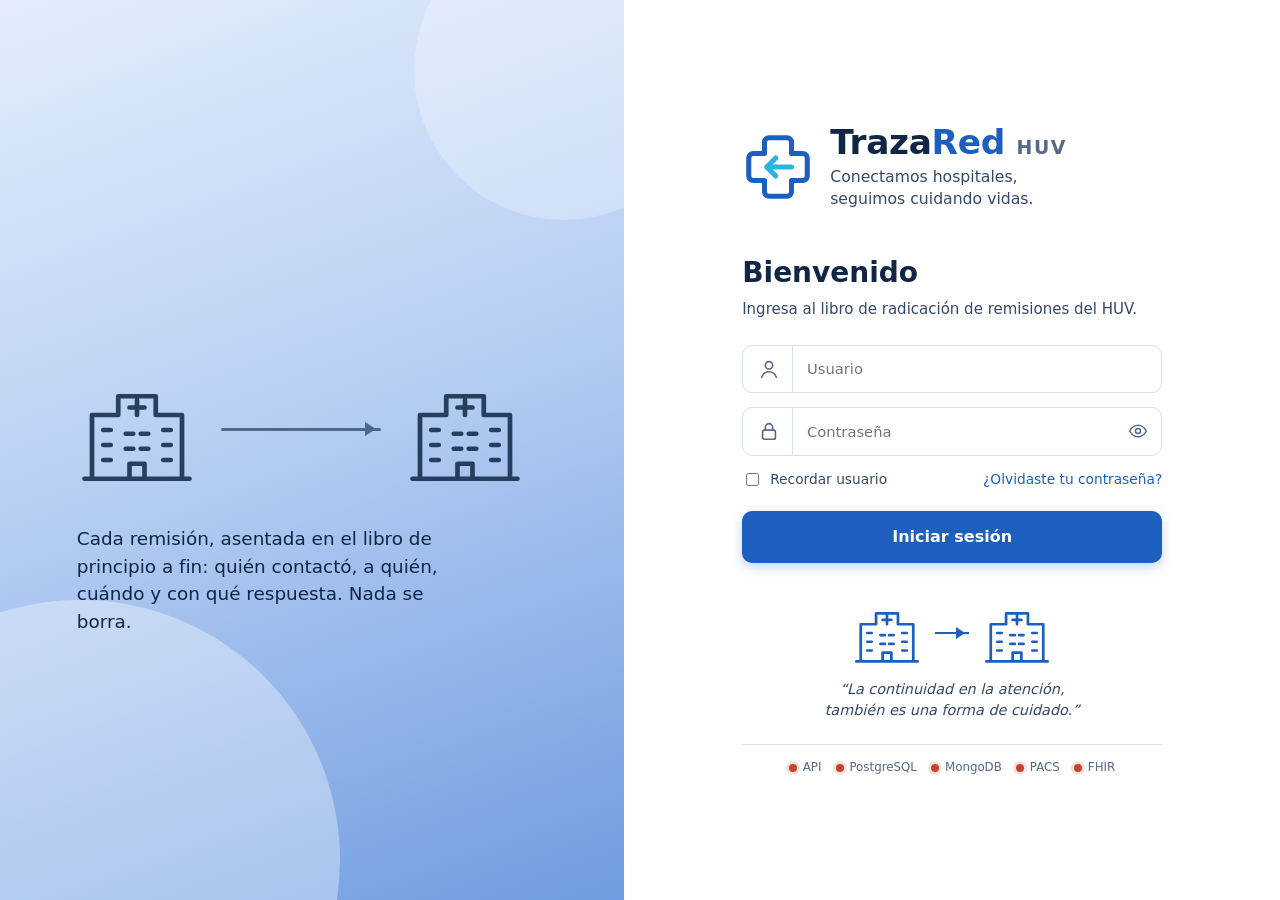
==== commit 365db386: "Paleta azul clínico con contraste AA - Verde petróleo → azul (acción #1d5fbf, tinta #0f2744), barra " ====
--- a/frontend/index.html
+++ b/frontend/index.html
@@ -5,7 +5,7 @@
   <meta name="viewport" content="width=device-width, initial-scale=1.0">
   <title>TrazaRed HUV</title>
   <meta name="description" content="Registro y trazabilidad de las remisiones y traslados de pacientes del Hospital Universitario del Valle">
-  <link rel="icon" href="data:image/svg+xml,%3Csvg xmlns='http://www.w3.org/2000/svg' viewBox='0 0 32 32'%3E%3Crect width='32' height='32' rx='8' fill='%230e6b68'/%3E%3Cpath d='M13 6h6v7h7v6h-7v7h-6v-7H6v-6h7z' fill='white'/%3E%3C/svg%3E">
+  <link rel="icon" href="data:image/svg+xml,%3Csvg xmlns='http://www.w3.org/2000/svg' viewBox='0 0 32 32'%3E%3Crect width='32' height='32' rx='8' fill='%231d5fbf'/%3E%3Cpath d='M13 6h6v7h7v6h-7v7h-6v-7H6v-6h7z' fill='white'/%3E%3C/svg%3E">
   <link rel="stylesheet" href="css/estilos.css">
   <link rel="stylesheet" href="css/visor.css">
   <link rel="stylesheet" href="css/reactivo.css">
@@ -206,6 +206,7 @@
   <script src="js/revision.js"></script>
   <script src="js/asistente.js"></script>
   <script src="js/tablero.js"></script>
+  <script src="js/recuperacion.js"></script>
   <!-- Rediseño "libro de radicación" (va de último: registra la sección de pronósticos junto a las de IA) -->
   <script src="js/registro.js"></script>
 </body>
--- a/frontend/css/estilos.css
+++ b/frontend/css/estilos.css
@@ -1,31 +1,31 @@
 /* ==========================================================================
    TrazaRed HUV — estilos de la interfaz.
-   Rediseño "libro de radicación": paleta verde petróleo + papel marfil, con
-   acentos coral (acción de anotar) y mostaza (marca). Los nombres de las
+   Paleta azul clínico: tinta azul marino, acción azul, acento mostaza (marca),
+   violeta para la IA, coral para anotar y papel marfil para el libro. Los nombres de las
    variables se conservaron (--azul, --navy...) para que los módulos que ya
    existían cambien de color solos; las piezas nuevas están en registro.css.
    Todo el color y el espaciado sale de las variables de :root.
    ========================================================================== */
 
 :root {
-  --navy: #18302f;            /* títulos y texto fuerte (tinta) */
-  --azul: #0e6b68;            /* acción principal (verde petróleo) */
-  --azul-oscuro: #0a4f4d;
+  --navy: #0f2744;            /* títulos y texto fuerte (tinta) */
+  --azul: #1d5fbf;            /* acción principal (azul clínico) */
+  --azul-oscuro: #15448f;
   --azul-claro: #f2c14e;      /* acento (flecha del logo, mostaza) */
-  --azul-suave: #dcefec;      /* ítem activo, fondos suaves */
-  --azul-borde: #a9c7c2;
-  --fondo: #e7efec;
+  --azul-suave: #e3edfb;      /* ítem activo, fondos suaves */
+  --azul-borde: #b3c9ea;
+  --fondo: #edf2f9;
   --superficie: #ffffff;
-  --superficie-2: #f6faf8;
-  --texto: #18302f;
-  --texto-suave: #3d5654;
-  --texto-tenue: #5a7270;
-  --borde: #d3e2de;
-
-  --ok: #1f8a5b;         --ok-fondo: #ddf3e8;
-  --alerta: #b07a10;     --alerta-fondo: #fbf0d9;
+  --superficie-2: #f6f9fd;
+  --texto: #0f2744;
+  --texto-suave: #34496a;
+  --texto-tenue: #55698a;
+  --borde: #d6e0ef;
+
+  --ok: #17784b;         --ok-fondo: #ddf3e8;
+  --alerta: #8f5f05;     --alerta-fondo: #fbf0d9;
   --error: #c4432c;      --error-fondo: #fdebe6;
-  --violeta: #2f6fb3;    --violeta-fondo: #e3eefa;   /* azul de la IA */
+  --violeta: #6a4bc4;    --violeta-fondo: #efeafc;   /* violeta de la IA (se distingue del azul de acción) */
   --coral: #e0634a;      --coral-oscuro: #c44f37;     /* anotar en el registro */
   --papel: #fffdf8;      --margen: #f1b3a5;           /* hoja del libro y su margen */
   --serif: "Source Serif 4", Georgia, "Times New Roman", serif;
@@ -33,8 +33,8 @@
 
   --radio: 14px;
   --radio-sm: 10px;
-  --sombra: 0 1px 2px rgba(10, 79, 77, .05), 0 8px 24px rgba(10, 79, 77, .06);
-  --sombra-alta: 0 16px 40px rgba(10, 79, 77, .16);
+  --sombra: 0 1px 2px rgba(21, 68, 143, .05), 0 8px 24px rgba(21, 68, 143, .06);
+  --sombra-alta: 0 16px 40px rgba(21, 68, 143, .16);
   --fuente: "Segoe UI", system-ui, -apple-system, Roboto, "Helvetica Neue", Arial, sans-serif;
   --t: 160ms ease;
 }
@@ -62,16 +62,16 @@
 }
 .btn:active { transform: translateY(1px); }
 .btn:disabled { opacity: .55; cursor: not-allowed; }
-.btn-primario { background: var(--azul); color: #fff; box-shadow: 0 4px 12px rgba(14, 107, 104, .25); }
+.btn-primario { background: var(--azul); color: #fff; box-shadow: 0 4px 12px rgba(29, 95, 191, .25); }
 .btn-primario:hover { background: var(--azul-oscuro); }
 .btn-secundario { background: var(--superficie); color: var(--azul); border-color: var(--azul-borde); }
 .btn-secundario:hover { background: var(--azul-suave); }
 .btn-suave { background: var(--azul-suave); color: var(--azul-oscuro); }
-.btn-suave:hover { background: #c9e4df; }
+.btn-suave:hover { background: #cfe0f7; }
 .btn-peligro { background: var(--error); color: #fff; }
 .btn-peligro:hover { background: #a82f25; }
 .btn-ok { background: var(--ok); color: #fff; }
-.btn-ok:hover { background: #147a4e; }
+.btn-ok:hover { background: #11603b; }
 .btn-sm { padding: .38rem .7rem; font-size: .8rem; }
 .btn-bloque { width: 100%; }
 .btn-icono {
@@ -89,7 +89,7 @@
   width: 100%; padding: .62rem .8rem; border: 1px solid var(--borde); border-radius: var(--radio-sm);
   background: var(--superficie); font-size: .92rem; transition: border-color var(--t), box-shadow var(--t);
 }
-input:focus, select:focus, textarea:focus { outline: none; border-color: var(--azul); box-shadow: 0 0 0 3px rgba(14, 107, 104, .14); }
+input:focus, select:focus, textarea:focus { outline: none; border-color: var(--azul); box-shadow: 0 0 0 3px rgba(29, 95, 191, .14); }
 input[type="checkbox"], input[type="range"] { width: auto; padding: 0; box-shadow: none; }
 textarea { resize: vertical; min-height: 72px; }
 .campo { margin-bottom: .95rem; }
@@ -110,7 +110,7 @@
 
 .login-arte {
   position: relative; overflow: hidden;
-  background: linear-gradient(160deg, #dcefec 0%, #b9dcd8 45%, #7fb8b2 100%);
+  background: linear-gradient(160deg, #e3edfb 0%, #b9d0f3 45%, #6f9be0 100%);
   border-radius: 0 0 0 0;
 }
 .login-arte::before, .login-arte::after {
@@ -128,7 +128,7 @@
 .pulso path {
   fill: none; stroke: #fff; stroke-width: 3; stroke-linejoin: round; stroke-linecap: round;
   stroke-dasharray: 900; stroke-dashoffset: 900; animation: latido 3.4s linear infinite;
-  filter: drop-shadow(0 2px 6px rgba(10, 79, 77, .25));
+  filter: drop-shadow(0 2px 6px rgba(21, 68, 143, .25));
 }
 @keyframes latido { 0% { stroke-dashoffset: 900; opacity: 1; } 75% { stroke-dashoffset: 0; opacity: 1; } 100% { stroke-dashoffset: 0; opacity: 0; } }
 .arte-ruta { display: flex; align-items: center; gap: 1.5rem; color: var(--navy); }
@@ -151,7 +151,7 @@
   border: 1px solid var(--borde); border-radius: var(--radio-sm); background: var(--superficie);
   transition: border-color var(--t), box-shadow var(--t);
 }
-.campo-icono:focus-within { border-color: var(--azul); box-shadow: 0 0 0 3px rgba(14, 107, 104, .14); }
+.campo-icono:focus-within { border-color: var(--azul); box-shadow: 0 0 0 3px rgba(29, 95, 191, .14); }
 .campo-icono > svg { margin: 0 .75rem 0 .9rem; color: var(--texto-tenue); }
 .campo-icono input { font-weight: 400; color: var(--texto); border: none; border-left: 1px solid var(--borde); border-radius: 0 var(--radio-sm) var(--radio-sm) 0; padding: .78rem .9rem; box-shadow: none !important; }
 .ojo { border: none; background: none; padding: .5rem .8rem; cursor: pointer; color: var(--texto-tenue); display: grid; place-items: center; }
@@ -263,7 +263,7 @@
 /* Banner de bienvenida */
 .bienvenida {
   position: relative; overflow: hidden; padding: 1.6rem 1.8rem;
-  background: linear-gradient(100deg, #fffdf8 0%, #f1f7f5 55%, #dcefec 100%);
+  background: linear-gradient(100deg, #fffdf8 0%, #f1f5fb 55%, #e3edfb 100%);
   display: flex; align-items: center; justify-content: space-between; gap: 1rem; min-height: 132px;
 }
 .bienvenida h2 { font-size: 1.55rem; color: var(--navy); }
@@ -294,8 +294,8 @@
 }
 .pildora svg { width: 16px; height: 16px; fill: none; stroke: currentColor; stroke-width: 2; }
 .pildora-grande { padding: .5rem 1rem; font-size: .88rem; }
-.est-pendiente  { background: var(--alerta-fondo); color: #a86a05; }
-.est-en_gestion { background: var(--alerta-fondo); color: #a86a05; }
+.est-pendiente  { background: var(--alerta-fondo); color: #8a5700; }
+.est-en_gestion { background: var(--alerta-fondo); color: #8a5700; }
 .est-aceptada   { background: var(--ok-fondo); color: var(--ok); }
 .est-completada { background: var(--violeta-fondo); color: var(--violeta); }
 .est-rechazada  { background: var(--error-fondo); color: var(--error); }
@@ -305,7 +305,7 @@
 
 /* ---------- Ficha del paciente / remisión ---------- */
 .ficha-cabeza { display: flex; align-items: center; gap: 1.1rem; padding: 1.3rem 1.4rem 0; flex-wrap: wrap; }
-.ficha-cabeza .avatar { width: 64px; height: 64px; font-size: 1.2rem; background: #dcefec; }
+.ficha-cabeza .avatar { width: 64px; height: 64px; font-size: 1.2rem; background: #e3edfb; }
 .ficha-cabeza .avatar svg { width: 36px; height: 36px; fill: none; stroke: var(--azul); stroke-width: 1.8; }
 .ficha-cabeza h3 { font-size: 1.2rem; color: var(--navy); }
 .ficha-cabeza .meta { color: var(--texto-suave); font-size: .9rem; margin-top: .25rem; display: flex; gap: .55rem; flex-wrap: wrap; }
@@ -393,7 +393,7 @@
 .miniatura-info { padding: .6rem .7rem; }
 .miniatura-info strong { display: block; font-size: .84rem; color: var(--navy); }
 .miniatura-info small { display: block; font-size: .74rem; color: var(--texto-tenue); }
-.esqueleto { background: linear-gradient(90deg, #e3ebe8 25%, #f6faf8 50%, #e3ebe8 75%); background-size: 200% 100%; animation: brillo 1.2s infinite; border-radius: 12px; }
+.esqueleto { background: linear-gradient(90deg, #e3e9f2 25%, #f6f9fd 50%, #e3e9f2 75%); background-size: 200% 100%; animation: brillo 1.2s infinite; border-radius: 12px; }
 @keyframes brillo { to { background-position: -200% 0; } }
 
 /* ---------- Tablas y filtros ---------- */
@@ -407,10 +407,10 @@
 .tabla-scroll { overflow-x: auto; }
 table { width: 100%; border-collapse: collapse; font-size: .88rem; }
 th { text-align: left; font-size: .72rem; text-transform: uppercase; letter-spacing: .05em; color: var(--texto-tenue); font-weight: 700; padding: .75rem 1.2rem; border-bottom: 1px solid var(--borde); background: var(--superficie-2); white-space: nowrap; }
-td { padding: .75rem 1.2rem; border-bottom: 1px solid #e3ebe8; vertical-align: middle; }
+td { padding: .75rem 1.2rem; border-bottom: 1px solid #e3e9f2; vertical-align: middle; }
 tr:last-child td { border-bottom: none; }
 tr.clic { cursor: pointer; }
-tr.clic:hover td { background: #f1f7f5; }
+tr.clic:hover td { background: #f1f5fb; }
 tr.inactiva td { color: var(--texto-tenue); }
 td .sub { display: block; font-size: .78rem; color: var(--texto-tenue); }
 .persona { display: flex; align-items: center; gap: .7rem; }
@@ -421,7 +421,7 @@
 .rol { display: inline-block; font-size: .7rem; font-weight: 700; text-transform: uppercase; letter-spacing: .04em; padding: .15rem .5rem; border-radius: 999px; }
 .rol-admin { background: var(--violeta-fondo); color: var(--violeta); }
 .rol-medico { background: var(--ok-fondo); color: var(--ok); }
-.rol-eps { background: var(--alerta-fondo); color: #a86a05; }
+.rol-eps { background: var(--alerta-fondo); color: #8a5700; }
 .rol-paciente { background: var(--azul-suave); color: var(--azul-oscuro); }
 .rol-especialista { background: var(--ok-fondo); color: var(--azul-oscuro); }
 .rol-contable { background: var(--alerta-fondo); color: var(--navy); }
@@ -450,7 +450,7 @@
 /* Hospitales */
 .hospitales { display: grid; grid-template-columns: repeat(auto-fill, minmax(min(290px, 100%), 1fr)); gap: 1rem; }
 .hospital-tarjeta { padding: 1.1rem 1.2rem; display: grid; gap: .9rem; }
-.hospital-tarjeta.resaltado { border-color: var(--azul); box-shadow: 0 0 0 3px rgba(14, 107, 104, .15); }
+.hospital-tarjeta.resaltado { border-color: var(--azul); box-shadow: 0 0 0 3px rgba(29, 95, 191, .15); }
 .barra-dist { display: flex; height: 8px; border-radius: 4px; overflow: hidden; gap: 2px; background: var(--fondo); }
 .barra-dist span { display: block; height: 100%; }
 .mini-datos { display: grid; grid-template-columns: repeat(3, 1fr); gap: .5rem; text-align: center; }
@@ -472,7 +472,7 @@
 .tooltip { position: fixed; z-index: 80; pointer-events: none; background: var(--navy); color: #fff; font-size: .8rem; padding: .45rem .65rem; border-radius: 8px; box-shadow: var(--sombra-alta); max-width: 260px; }
 
 /* Modal de formularios */
-.fondo-modal { position: fixed; inset: 0; z-index: 50; background: rgba(10, 79, 77, .32); display: flex; justify-content: center; align-items: flex-start; padding: 6vh 1rem; overflow-y: auto; animation: aparecer .15s ease-out; }
+.fondo-modal { position: fixed; inset: 0; z-index: 50; background: rgba(21, 68, 143, .32); display: flex; justify-content: center; align-items: flex-start; padding: 6vh 1rem; overflow-y: auto; animation: aparecer .15s ease-out; }
 @keyframes aparecer { from { opacity: 0; } }
 .modal { width: min(560px, 100%); background: var(--superficie); border-radius: var(--radio); box-shadow: var(--sombra-alta); overflow: hidden; animation: entrar .18s ease-out; }
 .modal-cabeza { padding: 1rem 1.3rem; border-bottom: 1px solid var(--borde); display: flex; justify-content: space-between; align-items: center; }
@@ -549,4 +549,4 @@
 }
 /* R08 · Vista de remisión a especialista (desde persona3-remisiones) */
 .pestanas button { border: 1px solid #ddd; background: white; padding: .5rem 1rem; cursor: pointer; border-radius: 4px 4px 0 0; font-size: .9rem; margin-right: .3rem; }
-.pestanas button.activa { background: var(--azul, #0e6b68); color: white; border-color: var(--azul, #0e6b68); }
+.pestanas button.activa { background: var(--azul, #1d5fbf); color: white; border-color: var(--azul, #1d5fbf); }
--- a/frontend/css/reactivo.css
+++ b/frontend/css/reactivo.css
@@ -27,7 +27,7 @@
   height: 8px;
   margin-top: .42rem;
   border-radius: 50%;
-  background: var(--azul, #0e6b68);
+  background: var(--azul, #1d5fbf);
   flex: none;
 }
 .fila-notif.leida .punto { background: transparent; border: 1px solid var(--texto-tenue, #9aa3b2); }
--- a/frontend/css/registro.css
+++ b/frontend/css/registro.css
@@ -10,11 +10,11 @@
 .topbar .marca-logo { color: #fff; }
 .topbar .marca-nombre, .topbar .marca-nombre span + span { color: #fff; }
 .topbar .marca-nombre span + span { color: var(--azul-claro); }
-.topbar .marca-nombre small { color: #b9dcd8; }
+.topbar .marca-nombre small { color: #c4d8f5; }
 .topbar .usuario-txt strong { color: #fff; }
-.topbar .usuario-txt small, .topbar .chevron { color: #b9dcd8; }
+.topbar .usuario-txt small, .topbar .chevron { color: #c4d8f5; }
 .topbar .usuario-btn:hover, .topbar .btn-icono:hover { background: rgba(255, 255, 255, .1); color: #fff; }
-.topbar .btn-icono { color: #e7f3f1; }
+.topbar .btn-icono { color: #e9f0fb; }
 .topbar .avatar { background: var(--azul-suave); color: var(--azul-oscuro); }
 .lateral a.activo { box-shadow: inset 3px 0 0 var(--coral); }
 
@@ -32,15 +32,15 @@
 
 /* ---------- Pestañas de tomo (meses) ---------- */
 .tomos { display: flex; gap: .35rem; flex-wrap: wrap; align-items: flex-end; }
-.tomos button { border: 0; border-radius: 10px 10px 0 0; padding: .65rem 1rem; background: #d3e2de; color: var(--texto-suave);
+.tomos button { border: 0; border-radius: 10px 10px 0 0; padding: .65rem 1rem; background: #d6e0ef; color: var(--texto-suave);
   font-weight: 600; font-size: .85rem; cursor: pointer; min-height: 42px; }
 .tomos button.activa { background: var(--papel); color: var(--texto); }
-.tomos button:hover:not(.activa) { background: #c6d9d4; }
+.tomos button:hover:not(.activa) { background: #c6d4e8; }
 
 /* ---------- La hoja del libro ---------- */
 .hoja {
   background: var(--papel); border-radius: 0 12px 12px 12px; padding: 1.8rem 0 1.4rem;
-  box-shadow: 0 2px 0 #d3e2de, 0 4px 0 #dde8e5, 0 18px 40px rgba(10, 79, 77, .12);
+  box-shadow: 0 2px 0 #d6e0ef, 0 4px 0 #dde5f1, 0 18px 40px rgba(21, 68, 143, .12);
 }
 .hoja-cabeza { padding: 0 2.2rem 1.1rem 5.2rem; display: flex; justify-content: space-between; align-items: flex-end;
   gap: 1rem; flex-wrap: wrap; border-bottom: 2px solid var(--navy); }
@@ -51,7 +51,7 @@
 .hoja-meta small { font-size: .68rem; color: var(--texto-tenue); }
 .hoja-meta strong.rojo { color: var(--error); }
 .hoja-filtros { padding: .8rem 2.2rem .8rem 5.2rem; display: flex; gap: .5rem; flex-wrap: wrap; align-items: center;
-  border-bottom: 1px solid #e3ebe8; }
+  border-bottom: 1px solid #e3e9f2; }
 .hoja-filtros .buscar { flex: 1 1 260px; background: #fff; }
 .chip { border: 1px solid var(--borde); background: #fff; color: var(--texto-suave); border-radius: 999px; padding: .4rem .85rem;
   font-size: .82rem; font-weight: 600; cursor: pointer; min-height: 36px; }
@@ -70,10 +70,10 @@
   padding: .8rem .6rem .6rem; border-bottom: 1px solid var(--navy); background: transparent; text-transform: none; letter-spacing: 0; }
 table.libro th:first-child, table.libro td:first-child { padding-left: 1.8rem; }
 table.libro th:last-child, table.libro td:last-child { padding-right: 1.4rem; }
-table.libro td { padding: .85rem .6rem; vertical-align: top; border-bottom: 1px solid #e3ebe8; }
+table.libro td { padding: .85rem .6rem; vertical-align: top; border-bottom: 1px solid #e3e9f2; }
 table.libro .col-fecha { border-left: 2px solid var(--margen); font-family: var(--mono); white-space: nowrap; }
 table.libro tr.clic { cursor: pointer; }
-table.libro tr.clic:hover td { background: #f3f8f6; }
+table.libro tr.clic:hover td { background: #f3f6fb; }
 table.libro tr.riesgo td { background: #fff6f2; }
 table.libro tr.inactiva td { opacity: .55; text-decoration: line-through; }
 .asiento-num { font-family: var(--mono); font-weight: 600; color: var(--azul); white-space: nowrap; }
@@ -101,7 +101,7 @@
 .asento { font-family: var(--serif); font-style: italic; }
 
 .barra-ia { display: flex; align-items: center; gap: .5rem; min-width: 140px; }
-.barra-ia .pista { flex: 1; height: 6px; border-radius: 3px; background: #e3ebe8; overflow: hidden; display: flex; }
+.barra-ia .pista { flex: 1; height: 6px; border-radius: 3px; background: #e3e9f2; overflow: hidden; display: flex; }
 .barra-ia .pista span { display: block; height: 100%; }
 .barra-ia strong { font-family: var(--mono); font-size: .8rem; }
 .ia-alta { color: var(--ok); } .ia-alta-bg { background: var(--ok); }
@@ -110,7 +110,7 @@
 
 .kpis-libro { display: grid; grid-template-columns: repeat(auto-fit, minmax(165px, 1fr)); gap: .8rem; margin-bottom: 1rem; }
 .kpi-libro { background: var(--papel); border-radius: 12px; padding: .9rem 1.1rem; border-top: 4px solid var(--azul);
-  box-shadow: 0 4px 14px rgba(10, 79, 77, .06); display: flex; flex-direction: column; gap: .15rem; }
+  box-shadow: 0 4px 14px rgba(21, 68, 143, .06); display: flex; flex-direction: column; gap: .15rem; }
 .kpi-libro small { font-size: .78rem; color: var(--texto-suave); }
 .kpi-libro strong { font-family: var(--mono); font-size: 1.55rem; color: var(--navy); }
 .kpi-libro span { font-size: .75rem; color: var(--texto-tenue); }
@@ -124,7 +124,7 @@
 .formato-barra { display: flex; justify-content: space-between; align-items: center; gap: .8rem; flex-wrap: wrap; margin-bottom: 1rem; }
 .formato-barra .volver { font-weight: 600; }
 .formato { max-width: 960px; margin: 0 auto; background: var(--papel); border-top: 8px solid var(--azul);
-  box-shadow: 0 12px 34px rgba(10, 79, 77, .16); padding: 2rem 2.6rem 2.6rem; display: flex; flex-direction: column; gap: 1.1rem; font-size: .85rem; }
+  box-shadow: 0 12px 34px rgba(21, 68, 143, .16); padding: 2rem 2.6rem 2.6rem; display: flex; flex-direction: column; gap: 1.1rem; font-size: .85rem; }
 .fmt-enc { display: grid; grid-template-columns: 110px minmax(0, 1fr) 210px; border: 1.5px solid var(--navy); }
 .fmt-enc > div { padding: .6rem .8rem; }
 .fmt-enc .logo { border-right: 1.5px solid var(--navy); display: flex; align-items: center; justify-content: center;
@@ -150,16 +150,16 @@
 .campos-f.c4 { grid-template-columns: repeat(4, minmax(0, 1fr)); }
 .campos-f.c3 { grid-template-columns: repeat(3, minmax(0, 1fr)); }
 .campos-f.c2 { grid-template-columns: repeat(2, minmax(0, 1fr)); }
-.campo-f { padding: .45rem .7rem; border-right: 1px solid #cfdcd8; border-bottom: 1px solid #cfdcd8; display: flex; flex-direction: column; gap: .1rem; min-width: 0; }
+.campo-f { padding: .45rem .7rem; border-right: 1px solid #cfd9e8; border-bottom: 1px solid #cfd9e8; display: flex; flex-direction: column; gap: .1rem; min-width: 0; }
 .campo-f span { font-weight: 500; overflow-wrap: anywhere; }
 .campo-f.fuera span { color: var(--error); font-weight: 700; }
 .tabla-f { overflow-x: auto; border: 1px solid var(--navy); border-top: 0; }
 .tabla-f table { width: 100%; min-width: 720px; border-collapse: collapse; font-size: .8rem; }
-.tabla-f th { background: #eef4f2; text-align: left; padding: .45rem .55rem; border-right: 1px solid #cfdcd8; color: var(--texto); font-weight: 600;
+.tabla-f th { background: #eef3fa; text-align: left; padding: .45rem .55rem; border-right: 1px solid #cfd9e8; color: var(--texto); font-weight: 600;
   text-transform: none; letter-spacing: 0; font-size: .78rem; }
-.tabla-f td { padding: .5rem .55rem; border-right: 1px solid #cfdcd8; border-bottom: 0; border-top: 1px solid #cfdcd8; vertical-align: top; }
+.tabla-f td { padding: .5rem .55rem; border-right: 1px solid #cfd9e8; border-bottom: 0; border-top: 1px solid #cfd9e8; vertical-align: top; }
 .tabla-f td:last-child, .tabla-f th:last-child { border-right: 0; }
-.tabla-f tr.siguiente td { border-top: 1px dashed #8fa9a5; color: var(--texto-tenue); font-style: italic; }
+.tabla-f tr.siguiente td { border-top: 1px dashed #8fa1bd; color: var(--texto-tenue); font-style: italic; }
 .tabla-f tr.total td { border-top: 1.5px solid var(--navy); font-weight: 700; }
 .causa { display: inline-block; padding: .12rem .55rem; border-radius: 999px; font-size: .72rem; font-weight: 600; white-space: nowrap; }
 .causa.c-rechazo { background: var(--error-fondo); color: #a8381f; }
@@ -167,18 +167,18 @@
 .causa.c-neutra.sin_respuesta { background: var(--alerta-fondo); color: #7a5208; }
 .causa.c-acepta { background: var(--ok-fondo); color: #17683f; }
 .ia-grid { display: grid; grid-template-columns: repeat(auto-fit, minmax(230px, 1fr)); border: 1px solid var(--navy); border-top: 0; }
-.ia-grid > div { padding: .9rem 1rem; border-right: 1px solid #cfdcd8; display: flex; flex-direction: column; gap: .4rem; }
+.ia-grid > div { padding: .9rem 1rem; border-right: 1px solid #cfd9e8; display: flex; flex-direction: column; gap: .4rem; }
 .ia-grid > div:last-child { border-right: 0; }
 .ia-grid small { font-size: .64rem; letter-spacing: .07em; text-transform: uppercase; color: var(--texto-suave); }
 .ia-grid .grande { font-family: var(--mono); font-size: 1.9rem; font-weight: 600; }
-.ia-grid .pista { height: 6px; border-radius: 3px; background: #e3ebe8; display: flex; overflow: hidden; }
+.ia-grid .pista { height: 6px; border-radius: 3px; background: #e3e9f2; display: flex; overflow: hidden; }
 .ia-grid .sugerida { display: flex; justify-content: space-between; gap: .5rem; }
 .ia-grid .sugerida span:last-child { font-family: var(--mono); color: var(--violeta); font-weight: 600; }
 .firmas { display: grid; grid-template-columns: repeat(2, minmax(0, 1fr)); gap: 2.4rem; padding-top: 1.6rem; }
 .firmas div { border-top: 1px solid var(--navy); padding-top: .4rem; display: flex; flex-direction: column; font-size: .8rem; }
 .firmas small { color: var(--texto-suave); }
-.fmt-nota { font-size: .7rem; color: var(--texto-suave); border-top: 1px solid #cfdcd8; padding-top: .5rem; }
-.fmt-acciones { display: flex; gap: .5rem; flex-wrap: wrap; padding: .7rem; border: 1px solid var(--navy); border-top: 0; background: #f6faf8; }
+.fmt-nota { font-size: .7rem; color: var(--texto-suave); border-top: 1px solid #cfd9e8; padding-top: .5rem; }
+.fmt-acciones { display: flex; gap: .5rem; flex-wrap: wrap; padding: .7rem; border: 1px solid var(--navy); border-top: 0; background: #f6f9fd; }
 
 /* Recorrido completo (todos los eventos del registro) */
 .recorrido { list-style: none; margin: 0; padding: .4rem 0 0; border: 1px solid var(--navy); border-top: 0; }
@@ -186,7 +186,7 @@
 .recorrido .cuando { font-family: var(--mono); font-size: .74rem; color: var(--texto-suave); text-align: right; padding-top: .55rem; }
 .recorrido .eje { display: flex; flex-direction: column; align-items: center; }
 .recorrido .eje i { width: 12px; height: 12px; border-radius: 50%; margin-top: .65rem; background: var(--navy); box-shadow: 0 0 0 3px #e6ebf3; }
-.recorrido .eje b { flex: 1; width: 2px; background: #e3ebe8; margin-top: 3px; }
+.recorrido .eje b { flex: 1; width: 2px; background: #e3e9f2; margin-top: 3px; }
 .recorrido li:last-child .eje b { display: none; }
 .recorrido .que { padding: .45rem 0 .8rem; }
 .recorrido .que strong { color: var(--navy); }
@@ -210,11 +210,11 @@
 .contable-grid { display: flex; flex-wrap: wrap; gap: 1rem; align-items: flex-start; }
 .contable-grid > section { flex: 999 1 640px; min-width: 0; }
 .contable-grid > aside { flex: 1 1 300px; min-width: 0; background: var(--papel); border-radius: 12px; padding: 1.1rem 1.2rem;
-  box-shadow: 0 4px 14px rgba(10, 79, 77, .06); display: flex; flex-direction: column; gap: .7rem; }
+  box-shadow: 0 4px 14px rgba(21, 68, 143, .06); display: flex; flex-direction: column; gap: .7rem; }
 .contable-grid aside h3 { font-family: var(--serif); font-size: 1.1rem; color: var(--navy); }
 .barra-eps { display: flex; flex-direction: column; gap: .25rem; }
 .barra-eps div:first-child { display: flex; justify-content: space-between; font-size: .84rem; }
-.barra-eps .pista { height: 8px; border-radius: 4px; background: #e3ebe8; display: flex; overflow: hidden; }
+.barra-eps .pista { height: 8px; border-radius: 4px; background: #e3e9f2; display: flex; overflow: hidden; }
 .barra-eps .pista span { background: var(--coral); }
 .cobro { display: inline-block; padding: .2rem .65rem; border-radius: 999px; font-size: .76rem; font-weight: 600; white-space: nowrap; }
 .cobro.acumulando { background: var(--violeta-fondo); color: #245a94; }
@@ -223,23 +223,23 @@
 .cobro.glosada { background: var(--error-fondo); color: #a8381f; }
 .cobro.pagada { background: var(--ok-fondo); color: #17683f; }
 .cobro.anulada { background: #eef0f4; color: #3b4658; }
-.tabla-contable { background: var(--papel); border-radius: 12px; box-shadow: 0 4px 14px rgba(10, 79, 77, .06); overflow: hidden; }
+.tabla-contable { background: var(--papel); border-radius: 12px; box-shadow: 0 4px 14px rgba(21, 68, 143, .06); overflow: hidden; }
 .tabla-contable table { min-width: 900px; }
-.tabla-contable th { background: #eef4f2; }
+.tabla-contable th { background: #eef3fa; }
 
 /* ---------- Seguimiento del paciente ---------- */
 .seguimiento { max-width: 520px; margin: 0 auto; display: flex; flex-direction: column; gap: 1rem; }
 .seg-cabeza { background: var(--azul-oscuro); color: #fff; border-radius: 16px; padding: 1.4rem 1.3rem 3.4rem; }
 .seg-cabeza h2 { color: #fff; font-size: 1.4rem; }
 .seg-cabeza p { color: #dbe5f3; margin-top: .2rem; }
-.seg-tarjeta { background: #fff; border-radius: 16px; padding: 1.2rem; box-shadow: 0 8px 24px rgba(10, 79, 77, .1); display: flex; flex-direction: column; gap: .9rem; }
+.seg-tarjeta { background: #fff; border-radius: 16px; padding: 1.2rem; box-shadow: 0 8px 24px rgba(21, 68, 143, .1); display: flex; flex-direction: column; gap: .9rem; }
 .seg-tarjeta.flota { margin-top: -3rem; margin-inline: .8rem; }
 .seg-tiempo strong { display: block; font-family: var(--mono); font-size: 1.9rem; color: var(--navy); }
 .seg-pasos { list-style: none; margin: 0; padding: 0; }
 .seg-pasos li { display: grid; grid-template-columns: 24px minmax(0, 1fr); gap: .8rem; }
 .seg-pasos .p-eje { display: flex; flex-direction: column; align-items: center; }
 .seg-pasos .p-eje i { width: 18px; height: 18px; border-radius: 50%; border: 2px solid #cdd6e2; background: #fff; box-sizing: border-box; }
-.seg-pasos .p-eje b { flex: 1; width: 2px; min-height: 18px; background: #e3ebe8; }
+.seg-pasos .p-eje b { flex: 1; width: 2px; min-height: 18px; background: #e3e9f2; }
 .seg-pasos li:last-child .p-eje b { display: none; }
 .seg-pasos li.hecho .p-eje i { background: var(--ok); border-color: var(--ok); }
 .seg-pasos li.hecho .p-eje b { background: var(--ok); }
@@ -253,7 +253,7 @@
 .ia-tabla td .barra-ia { min-width: 160px; }
 .importancias { display: flex; flex-direction: column; gap: .35rem; }
 .importancias div { display: grid; grid-template-columns: 170px minmax(0, 1fr) 46px; gap: .5rem; align-items: center; font-size: .82rem; }
-.importancias .pista { height: 8px; border-radius: 4px; background: #e3ebe8; display: flex; overflow: hidden; }
+.importancias .pista { height: 8px; border-radius: 4px; background: #e3e9f2; display: flex; overflow: hidden; }
 .importancias .pista span { background: var(--violeta); }
 .importancias b { font-family: var(--mono); font-weight: 600; text-align: right; }
 .aviso-honesto { background: var(--alerta-fondo); color: #6b4a06; border-radius: 10px; padding: .8rem 1rem; font-size: .84rem; }
--- a/frontend/css/asistente.css
+++ b/frontend/css/asistente.css
@@ -89,3 +89,34 @@
 .tarjeta.grafica svg, .grafica svg {
   width: 100% !important; height: auto !important; max-width: none !important; max-height: none !important;
 }
+
+/* ── Recuperación de información e Ingeniería biomédica ─────────────────── */
+.miniatura-caja { display: grid; gap: .4rem; align-content: start; }
+.img-eliminar { display: grid; gap: .35rem; }
+.img-eliminar .btn { justify-self: start; }
+.rec-motivo { width: 100%; padding: .4rem .55rem; border: 1px solid var(--borde); border-radius: var(--radio-sm); font: inherit; font-size: .84rem; }
+.rec-botones { display: flex; gap: .4rem; }
+.rec-grid { display: grid; grid-template-columns: repeat(auto-fill, minmax(min(320px, 100%), 1fr)); gap: 1rem; }
+.rec-item { display: grid; grid-template-columns: 120px 1fr; gap: .9rem; padding: .9rem; border: 1px solid var(--borde);
+  border-radius: var(--radio); background: var(--superficie-2); }
+.rec-img { width: 120px; height: 120px; border-radius: var(--radio-sm); overflow: hidden; background: #111;
+  display: grid; place-items: center; color: #ccc; font-size: .75rem; text-align: center; }
+.rec-img img { width: 100%; height: 100%; object-fit: cover; }
+.rec-info { display: grid; gap: .3rem; align-content: start; font-size: .86rem; }
+.rec-info p { margin: 0; }
+.rec-info code, .rev-tabla code { font-family: var(--mono); font-size: .78rem; }
+.rec-restaurar { display: flex; gap: .4rem; flex-wrap: wrap; margin-top: .3rem; }
+.rec-restaurar .rec-motivo { flex: 1 1 160px; }
+.tec-grid { display: grid; grid-template-columns: repeat(auto-fill, minmax(min(260px, 100%), 1fr)); gap: .9rem; }
+.tec-servicio { display: flex; gap: .8rem; align-items: flex-start; padding: 1rem 1.1rem; }
+.tec-servicio div { display: grid; gap: .15rem; }
+.tec-servicio small { color: var(--texto-tenue); font-size: .8rem; }
+.tec-punto { width: 12px; height: 12px; border-radius: 50%; margin-top: .3rem; flex: 0 0 auto; background: var(--ok);
+  box-shadow: 0 0 0 4px var(--ok-fondo); }
+.tec-servicio.error .tec-punto { background: var(--error); box-shadow: 0 0 0 4px var(--error-fondo); }
+.tec-servicio.error strong { color: var(--error); }
+@media (max-width: 720px) { .rec-item { grid-template-columns: 1fr; } .rec-img { width: 100%; height: 180px; } }
+
+/* Barra superior: degradado azul marino → azul, con la marca en mostaza */
+.topbar { background: linear-gradient(90deg, #0f2744 0%, #15448f 60%, #1d5fbf 100%) !important; }
+.lateral a.activo { box-shadow: inset 3px 0 0 var(--azul); }
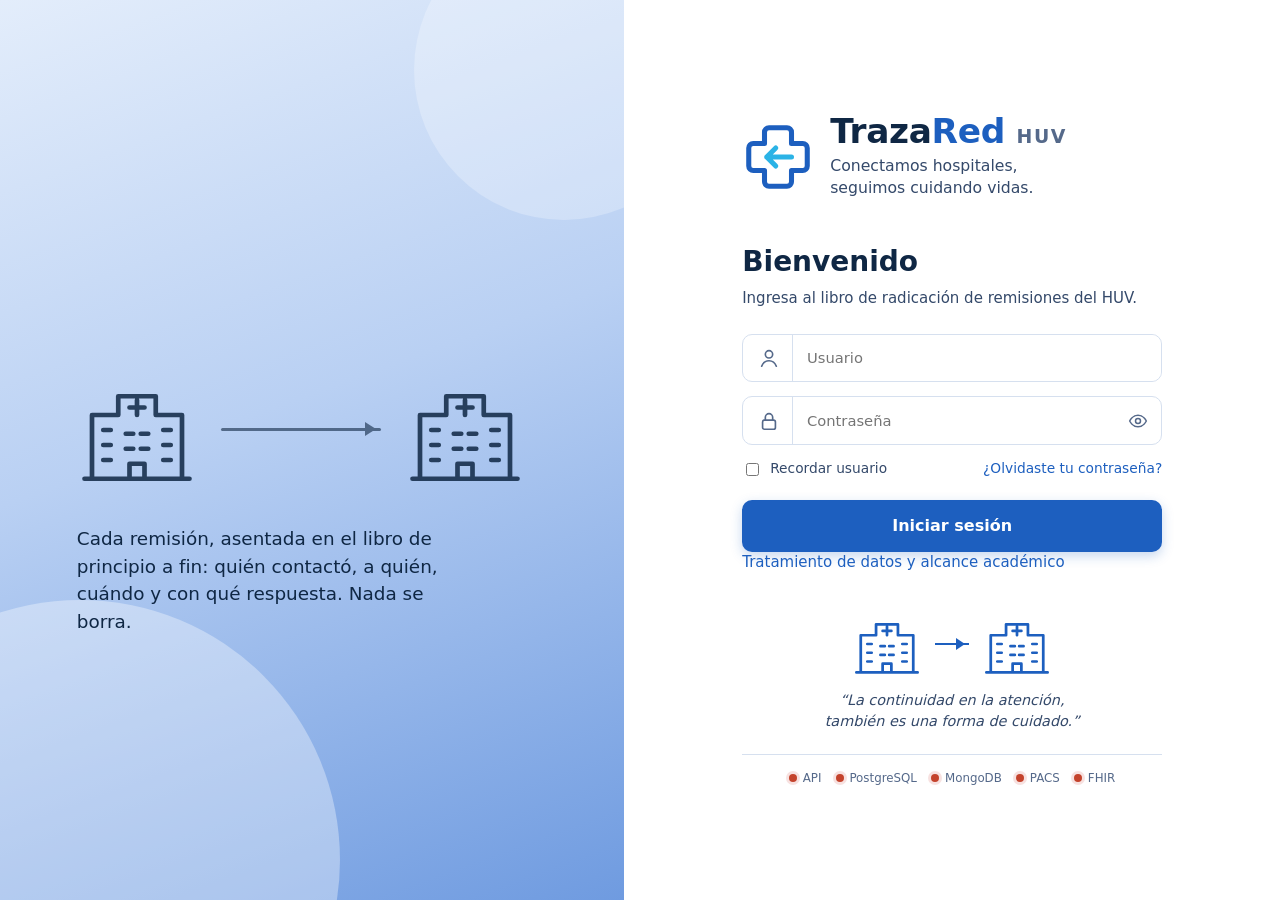
==== commit f5ced796: "Refuerza la privacidad clínica y documenta el alcance normativo" ====
--- a/frontend/index.html
+++ b/frontend/index.html
@@ -16,6 +16,8 @@
   <link rel="stylesheet" href="https://fonts.googleapis.com/css2?family=IBM+Plex+Mono:wght@400;500;600&family=Source+Serif+4:opsz,wght@8..60,400;8..60,600;8..60,700&display=swap">
   <link rel="stylesheet" href="css/registro.css">
   <link rel="stylesheet" href="css/asistente.css">
+  <link rel="stylesheet" href="css/burbuja.css">
+  <link rel="stylesheet" href="css/final.css">
 </head>
 <body>
   <noscript>Esta aplicación necesita JavaScript para funcionar.</noscript>
@@ -88,6 +90,7 @@
         </form>
 
         <div id="login-mensaje" aria-live="polite"></div>
+        <p><a href="privacidad.html" target="_blank" rel="noopener">Tratamiento de datos y alcance académico</a></p>
 
         <figure class="login-cita">
           <div class="cita-ruta" aria-hidden="true">
@@ -136,7 +139,7 @@
             <svg class="chevron" viewBox="0 0 24 24"><path d="m6 9 6 6 6-6"/></svg>
           </button>
           <div class="menu-flotante oculto" id="panel-usuario">
-            <p class="reloj" id="reloj">Sesión 60:00</p>
+            <p class="reloj" id="reloj" role="timer"></p>
             <button class="menu-item" id="btn-salir-menu">Cerrar sesión</button>
           </div>
         </div>
@@ -207,7 +210,12 @@
   <script src="js/asistente.js"></script>
   <script src="js/tablero.js"></script>
   <script src="js/recuperacion.js"></script>
+  <script src="js/voz.js"></script>
   <!-- Rediseño "libro de radicación" (va de último: registra la sección de pronósticos junto a las de IA) -->
   <script src="js/registro.js"></script>
+  <!-- Proyecto final: interoperabilidad con el sistema socio y panel de seguridad (STRIDE) -->
+  <script src="js/interop.js"></script>
+  <script src="js/seguridad.js"></script>
+  <script src="js/burbuja.js"></script>
 </body>
 </html>
--- a/frontend/css/estilos.css
+++ b/frontend/css/estilos.css
@@ -26,7 +26,7 @@
   --alerta: #8f5f05;     --alerta-fondo: #fbf0d9;
   --error: #c4432c;      --error-fondo: #fdebe6;
   --violeta: #6a4bc4;    --violeta-fondo: #efeafc;   /* violeta de la IA (se distingue del azul de acción) */
-  --coral: #e0634a;      --coral-oscuro: #c44f37;     /* anotar en el registro */
+  --coral: #c44f37;      --coral-oscuro: #a53d28;     /* anotar en el registro */
   --papel: #fffdf8;      --margen: #f1b3a5;           /* hoja del libro y su margen */
   --serif: "Source Serif 4", Georgia, "Times New Roman", serif;
   --mono: "IBM Plex Mono", ui-monospace, Consolas, monospace;
@@ -93,6 +93,10 @@
 input[type="checkbox"], input[type="range"] { width: auto; padding: 0; box-shadow: none; }
 textarea { resize: vertical; min-height: 72px; }
 .campo { margin-bottom: .95rem; }
+.campo-ayuda, .campo-error:not([hidden]) { display: block; margin-top: .35rem; font-size: .8rem; line-height: 1.35; }
+.campo-ayuda { color: var(--texto-suave); }
+.campo-error { color: var(--error); }
+.campo input[aria-invalid="true"] { border-color: var(--error); }
 .fila { display: grid; grid-template-columns: 1fr 1fr; gap: 0 .9rem; }
 .fila-3 { display: grid; grid-template-columns: repeat(3, 1fr); gap: 0 .9rem; }
 .check { display: inline-flex; gap: .5rem; align-items: center; font-weight: 500; color: var(--texto-suave); font-size: .86rem; margin: 0; cursor: pointer; }
@@ -480,6 +484,8 @@
 .modal-cuerpo { padding: 1.15rem 1.3rem .3rem; }
 .modal-pie { padding: .9rem 1.3rem; border-top: 1px solid var(--borde); display: flex; justify-content: flex-end; gap: .5rem; background: var(--superficie-2); }
 .error-form { color: var(--error); font-size: .86rem; margin: 0 0 .8rem; }
+#m-resultados { display: grid; gap: .3rem; }
+#m-resultados button { justify-content: flex-start; text-align: left; }
 
 /* Avisos flotantes */
 #toasts { position: fixed; right: 1.2rem; bottom: 1.2rem; z-index: 90; display: grid; gap: .5rem; }
--- a/frontend/css/asistente.css
+++ b/frontend/css/asistente.css
@@ -120,3 +120,36 @@
 /* Barra superior: degradado azul marino → azul, con la marca en mostaza */
 .topbar { background: linear-gradient(90deg, #0f2744 0%, #15448f 60%, #1d5fbf 100%) !important; }
 .lateral a.activo { box-shadow: inset 3px 0 0 var(--azul); }
+
+/* ── Bitácora por voz ──────────────────────────────────────────────────── */
+.btn-voz { background: var(--violeta); color: #fff; box-shadow: 0 4px 12px rgba(106, 75, 196, .25); }
+.btn-voz:hover { background: #5537a8; }
+.btn-voz.grabando { background: var(--error); animation: voz-latido 1.4s ease-in-out infinite; }
+@keyframes voz-latido { 50% { box-shadow: 0 0 0 8px rgba(196, 67, 44, .18); } }
+@media (prefers-reduced-motion: reduce) { .btn-voz.grabando { animation: none; } }
+.modal.modal-voz { width: min(700px, 100%); max-height: 92vh; overflow-y: auto; }
+.modal-voz .modal-cabeza h3 { display: flex; align-items: center; gap: .5rem; }
+.modal-voz .modal-cabeza h3 svg { width: 20px !important; height: 20px !important; stroke: var(--violeta); fill: none; stroke-width: 2; }
+.modal-voz .modal-cuerpo { padding-bottom: 1.2rem; }
+.voz-pasos { display: flex; gap: .5rem; list-style: none; padding: 0; margin: 0 0 1rem; counter-reset: paso; flex-wrap: wrap; }
+.voz-pasos li { counter-increment: paso; flex: 1 1 150px; font-size: .8rem; color: var(--texto-tenue); padding: .45rem .6rem;
+  border-radius: var(--radio-sm); background: var(--superficie-2); border: 1px solid var(--borde); }
+.voz-pasos li::before { content: counter(paso) ". "; font-weight: 700; }
+.voz-pasos li.activo { color: var(--violeta); border-color: var(--violeta); background: var(--violeta-fondo); font-weight: 600; }
+.voz-controles { display: flex; align-items: center; gap: .8rem; flex-wrap: wrap; margin-bottom: .9rem; }
+.voz-estado { font-size: .85rem; color: var(--texto-suave); }
+.voz-etiqueta { display: block; font-size: .86rem; font-weight: 600; color: var(--navy); margin-bottom: .35rem; }
+.modal-voz textarea { width: 100%; padding: .6rem .75rem; border: 1px solid var(--borde); border-radius: var(--radio-sm);
+  font: inherit; font-size: .92rem; line-height: 1.5; resize: vertical; }
+.voz-acciones { display: flex; gap: .6rem; justify-content: flex-end; flex-wrap: wrap; margin-top: .8rem; }
+.voz-priv { font-size: .78rem; margin-top: .7rem; }
+.voz-ia { margin-bottom: .9rem; display: grid; gap: .6rem; }
+.voz-falta { color: var(--alerta); font-weight: 600; }
+.voz-chips { display: flex; gap: .4rem; flex-wrap: wrap; }
+.voz-chip { font-size: .78rem; padding: .25rem .6rem; border-radius: 999px; border: 1px solid var(--borde); }
+.voz-chip.ok { background: var(--ok-fondo); color: var(--ok); border-color: transparent; }
+.voz-chip.falta { background: var(--alerta-fondo); color: var(--alerta); border-color: transparent; }
+.voz-detalle { margin: .4rem 0 .2rem; font-size: .82rem; }
+.voz-detalle summary { cursor: pointer; color: var(--azul); }
+.voz-detalle pre { white-space: pre-wrap; font-family: var(--mono); font-size: .78rem; background: var(--superficie-2);
+  padding: .6rem; border-radius: var(--radio-sm); margin-top: .4rem; }
--- a/frontend/css/burbuja.css
+++ b/frontend/css/burbuja.css
@@ -0,0 +1,135 @@
+/* ==========================================================================
+   TrazaRed HUV — "Traza", asistente flotante (esquina inferior derecha)
+   ========================================================================== */
+#traza { position: fixed; right: 22px; bottom: 22px; z-index: 900; font-family: var(--fuente); }
+
+/* Botón con la cara */
+.traza-boton {
+  width: 66px; height: 66px; padding: 0; border: 0; border-radius: 50%; background: none; cursor: pointer;
+  display: block; position: relative; filter: drop-shadow(0 8px 18px rgba(21, 68, 143, .35));
+  transition: transform var(--t);
+}
+.traza-boton:hover { transform: scale(1.06); }
+.traza-boton:focus-visible { outline: 3px solid var(--azul-claro); outline-offset: 4px; }
+.traza-boton .traza-cara { width: 100%; height: 100%; display: block; animation: traza-flota 4s ease-in-out infinite; }
+.traza-boton.activo .traza-cara { animation: none; }
+.traza-boton::after {                      /* anillo al escuchar */
+  content: ""; position: absolute; inset: -6px; border-radius: 50%; border: 3px solid #2b8fc9; opacity: 0; pointer-events: none;
+}
+.traza-boton.escuchando::after { animation: traza-pulso 1.2s ease-out infinite; }
+@keyframes traza-flota { 0%, 100% { transform: translateY(0); } 50% { transform: translateY(-5px); } }
+@keyframes traza-pulso { 0% { opacity: .9; transform: scale(.95); } 100% { opacity: 0; transform: scale(1.35); } }
+
+/* Boca que "habla" y ojos que parpadean */
+.traza-cara .traza-boca { transform-origin: 60px 72px; }
+.hablando .traza-cara .traza-boca { animation: traza-habla .28s ease-in-out infinite alternate; }
+@keyframes traza-habla { from { transform: scaleY(.6); } to { transform: scaleY(1.5); } }
+.traza-cara .traza-ojos { transform-origin: 60px 56px; animation: traza-parpadeo 5s infinite; }
+@keyframes traza-parpadeo { 0%, 94%, 100% { transform: scaleY(1); } 97% { transform: scaleY(.2); } }
+
+/* Globo de bienvenida */
+.traza-globo {
+  position: absolute; right: 76px; bottom: 14px; white-space: nowrap; background: var(--navy); color: #fff;
+  font-size: 13px; padding: 8px 12px; border-radius: 12px 12px 2px 12px; box-shadow: var(--sombra-alta);
+  opacity: 0; transform: translateX(8px); transition: opacity .3s, transform .3s; pointer-events: none;
+}
+.traza-globo.visible { opacity: 1; transform: none; }
+
+/* Panel de conversación */
+.traza-panel {
+  position: absolute; right: 0; bottom: 82px; width: 370px; height: min(560px, calc(100vh - 120px));
+  background: var(--superficie); border: 1px solid var(--borde); border-radius: 18px; box-shadow: var(--sombra-alta);
+  display: flex; flex-direction: column; overflow: hidden; animation: traza-entra .18s ease-out;
+}
+.traza-panel.oculto { display: none; }
+@keyframes traza-entra { from { opacity: 0; transform: translateY(10px) scale(.98); } to { opacity: 1; transform: none; } }
+
+.traza-cabeza {
+  display: flex; align-items: center; gap: 10px; padding: 12px 12px 12px 14px; color: #fff;
+  background: linear-gradient(120deg, var(--azul-oscuro), #2b8fc9);
+}
+.traza-cabeza > div { flex: 1; display: flex; flex-direction: column; line-height: 1.2; }
+.traza-cabeza strong { font-size: 16px; }
+.traza-cabeza span#traza-estado { font-size: 12px; opacity: .92; }
+.traza-mini { width: 40px; height: 40px; flex: none; }
+.traza-mini svg { width: 100%; height: 100%; }
+.traza-ico {
+  width: 34px; height: 34px; border: 0; border-radius: 10px; background: rgba(255, 255, 255, .14); color: #fff;
+  display: grid; place-items: center; cursor: pointer;
+}
+.traza-ico:hover { background: rgba(255, 255, 255, .26); }
+.traza-ico svg { width: 18px; height: 18px; }
+.traza-ico.apagado { opacity: .55; text-decoration: line-through; }
+
+.traza-contexto {
+  display: flex; align-items: center; gap: 6px; padding: 7px 14px; font-size: 12.5px;
+  background: var(--azul-suave); color: var(--texto); border-bottom: 1px solid var(--borde);
+}
+.traza-contexto.oculto { display: none; }
+.traza-contexto strong { flex: 1; overflow: hidden; text-overflow: ellipsis; white-space: nowrap; }
+.traza-contexto button { border: 0; background: none; cursor: pointer; color: var(--texto-tenue); padding: 2px; display: grid; }
+.traza-contexto svg { width: 14px; height: 14px; }
+
+.traza-chat { flex: 1; overflow-y: auto; padding: 14px; display: flex; flex-direction: column; gap: 10px; background: var(--superficie-2); }
+.traza-msg { max-width: 88%; font-size: 14px; line-height: 1.45; }
+.traza-msg p { margin: 0; padding: 9px 12px; border-radius: 14px; }
+.traza-traza p { background: var(--superficie); color: var(--texto); border: 1px solid var(--borde); border-bottom-left-radius: 4px; }
+.traza-yo { align-self: flex-end; }
+.traza-yo p { background: var(--azul); color: #fff; border-bottom-right-radius: 4px; }
+.traza-esperando p { color: var(--texto-tenue); font-style: italic; }
+.traza-nota { font-size: 12px; color: var(--texto-tenue); margin: 6px 2px 0; }
+
+/* Tarjetas de paciente: un clic y te lleva */
+.traza-pac {
+  width: 100%; margin-top: 6px; display: flex; align-items: center; gap: 10px; padding: 8px 10px; text-align: left;
+  background: var(--superficie); border: 1px solid var(--azul-borde); border-radius: 12px; cursor: pointer; color: var(--texto);
+  transition: border-color var(--t), background var(--t);
+}
+.traza-pac:hover, .traza-pac:focus-visible { border-color: var(--azul); background: var(--azul-suave); outline: none; }
+.traza-pac .avatar { flex: none; }
+.traza-pac-txt { flex: 1; display: flex; flex-direction: column; min-width: 0; }
+.traza-pac-txt strong { font-size: 13.5px; }
+.traza-pac-txt small { font-size: 12px; color: var(--texto-suave); overflow: hidden; text-overflow: ellipsis; white-space: nowrap; }
+.traza-pac > svg { width: 18px; height: 18px; color: var(--azul); flex: none; }
+.traza-est { font-weight: 600; }
+.traza-est.est-pendiente, .traza-est.est-en_gestion { color: #8a5700; }
+.traza-est.est-aceptada { color: var(--ok); }
+.traza-est.est-rechazada { color: var(--error); }
+.traza-est.est-completada { color: var(--violeta); }
+
+.traza-acciones { margin-top: 6px; }
+.traza-acciones button, .traza-chips button {
+  border: 1px solid var(--azul-borde); background: var(--superficie); color: var(--azul-oscuro);
+  border-radius: 999px; padding: 6px 11px; font-size: 12.5px; cursor: pointer;
+}
+.traza-acciones button:hover, .traza-chips button:hover { background: var(--azul-suave); border-color: var(--azul); }
+.traza-chips.oculto { display: none; }
+.traza-chips { display: flex; flex-wrap: wrap; gap: 6px; padding: 8px 12px 0; background: var(--superficie); }
+
+.traza-form { display: flex; gap: 8px; align-items: center; padding: 10px 12px 12px; background: var(--superficie); }
+.traza-form input {
+  flex: 1; min-width: 0; height: 40px; padding: 0 12px; border: 1px solid var(--borde); border-radius: 12px;
+  font: inherit; font-size: 14px; color: var(--texto); background: var(--superficie-2);
+}
+.traza-form input:focus { outline: none; border-color: var(--azul); box-shadow: 0 0 0 3px var(--azul-suave); }
+.traza-mic, .traza-enviar {
+  width: 40px; height: 40px; flex: none; border: 0; border-radius: 12px; display: grid; place-items: center; cursor: pointer;
+}
+.traza-mic svg, .traza-enviar svg { width: 19px; height: 19px; }
+.traza-mic { background: var(--violeta-fondo); color: var(--violeta); position: relative; }
+.traza-mic.escuchando { background: var(--violeta); color: #fff; }
+.traza-mic.escuchando::after {
+  content: ""; position: absolute; inset: -4px; border-radius: 14px; border: 2px solid var(--violeta); animation: traza-pulso 1.2s ease-out infinite;
+}
+.traza-enviar { background: var(--azul); color: #fff; }
+.traza-enviar:hover { background: var(--azul-oscuro); }
+
+@media (max-width: 520px) {
+  #traza { right: 14px; bottom: 14px; }
+  .traza-panel { position: fixed; left: 10px; right: 10px; bottom: 92px; width: auto; height: calc(100vh - 110px); }
+  .traza-globo { display: none; }
+}
+@media (prefers-reduced-motion: reduce) {
+  .traza-boton .traza-cara, .traza-cara .traza-ojos, .hablando .traza-cara .traza-boca { animation: none; }
+}
+@media print { #traza { display: none; } }
--- a/frontend/css/final.css
+++ b/frontend/css/final.css
@@ -0,0 +1,105 @@
+/* ==========================================================================
+   TrazaRed HUV — Proyecto final: interoperabilidad, seguridad y Traza
+   ========================================================================== */
+.itp-cuerpo { padding: 1.2rem 1.4rem 1.4rem; display: grid; gap: .9rem; }
+.itp-barra { display: flex; flex-wrap: wrap; gap: .5rem; }
+.itp-tarjeta { border: 1px solid var(--borde); border-radius: var(--radio-sm); padding: .9rem 1rem; background: var(--superficie); display: grid; gap: .55rem; }
+.itp-tarjeta.abierta { border-left: 4px solid var(--azul); }
+.itp-tarjeta header { display: flex; justify-content: space-between; gap: .8rem; align-items: flex-start; }
+.itp-tarjeta header > div { display: flex; flex-direction: column; align-items: flex-start; gap: .2rem; min-width: 0; }
+.itp-motivo .pildora { vertical-align: 1px; margin-right: .2rem; }
+.itp-tarjeta header strong { font-size: 1rem; color: var(--navy); }
+.itp-tarjeta footer { display: flex; flex-wrap: wrap; gap: .5rem; align-items: center; justify-content: space-between; }
+.itp-motivo { margin: 0; color: var(--texto); line-height: 1.45; }
+.itp-obs { display: flex; flex-wrap: wrap; gap: .4rem; }
+.itp-obs span { background: var(--superficie-2); border: 1px solid var(--borde); border-radius: 999px; padding: .2rem .65rem; font-size: .8rem; color: var(--texto-suave); }
+.itp-obs strong { color: var(--navy); font-variant-numeric: tabular-nums; }
+.itp-ia { margin: 0; display: flex; gap: .5rem; align-items: flex-start; padding: .55rem .7rem; background: var(--violeta-fondo); border-radius: var(--radio-sm); font-size: .86rem; color: var(--texto); }
+.itp-ia svg { width: 18px; height: 18px; flex: none; color: var(--violeta); fill: none; stroke: currentColor; stroke-width: 2; }
+.itp-acciones { display: flex; flex-wrap: wrap; gap: .4rem; align-items: center; margin-left: auto; }
+.itp-acciones input { height: 34px; min-width: 220px; padding: 0 .7rem; border: 1px solid var(--borde); border-radius: 8px; font: inherit; font-size: .86rem; }
+.itp-detalle { max-width: 380px; font-size: .84rem; color: var(--texto-suave); overflow-wrap: anywhere; }
+.itp-pie { margin: 0; }
+.itp-aviso { display: flex; gap: .6rem; align-items: flex-start; padding: .7rem .8rem; background: var(--alerta-fondo); color: #5b3c02; border-radius: var(--radio-sm); font-size: .88rem; line-height: 1.4; margin: 0 0 .7rem; }
+.itp-aviso svg, .itp-ok svg { width: 18px; height: 18px; flex: none; fill: none; stroke: currentColor; stroke-width: 2; }
+.itp-ok { display: flex; gap: .5rem; align-items: center; padding: .6rem .8rem; background: var(--ok-fondo); color: var(--ok); border-radius: var(--radio-sm); font-size: .88rem; margin: 0 0 .7rem; font-weight: 600; }
+.itp-consent { display: flex; flex-wrap: wrap; gap: .4rem; margin-top: .55rem; }
+.itp-consent select { height: 34px; border: 1px solid var(--borde); border-radius: 8px; padding: 0 .5rem; font: inherit; font-size: .86rem; background: #fff; }
+.itp-sub { margin: .8rem 0 .25rem; font-size: .74rem; letter-spacing: .06em; text-transform: uppercase; color: var(--texto-tenue); font-weight: 700; }
+.itp-lista { margin: 0; padding-left: 1.1rem; font-size: .9rem; line-height: 1.6; color: var(--texto); }
+.modal-itp { max-width: 560px; }
+.modal-itp label { display: grid; gap: .3rem; font-size: .84rem; color: var(--texto-suave); margin-bottom: .8rem; }
+.modal-itp select#itp-socio { height: 40px; border: 1px solid var(--borde); border-radius: 10px; padding: 0 .6rem; font: inherit; }
+.itp-banda { max-width: 960px; margin: 0 auto .8rem; display: flex; gap: .5rem; align-items: center; padding: .55rem .9rem; background: var(--azul-suave); color: var(--azul-oscuro); border-radius: var(--radio-sm); font-size: .88rem; }
+.itp-banda svg { width: 18px; height: 18px; flex: none; fill: none; stroke: currentColor; stroke-width: 2; }
+#f-socio svg, #f-responder svg { width: 16px; height: 16px; fill: none; stroke: currentColor; stroke-width: 2; margin-right: .35rem; vertical-align: -3px; }
+
+/* Panel de seguridad */
+.seg-rejilla { display: grid; grid-template-columns: repeat(auto-fit, minmax(270px, 1fr)); gap: .9rem; }
+.seg-caja { border: 1px solid var(--borde); border-radius: var(--radio-sm); padding: 1rem; display: flex; flex-direction: column; gap: .4rem; background: var(--superficie); }
+.seg-caja header { display: flex; justify-content: space-between; align-items: center; gap: .6rem; }
+.seg-caja h4 { margin: 0; font-size: .95rem; color: var(--navy); }
+.seg-caja p { margin: 0; }
+.seg-caja .btn { align-self: flex-start; margin-top: auto; }
+.seg-num { font-family: var(--serif); font-size: 1.7rem; color: var(--navy); font-variant-numeric: tabular-nums; line-height: 1.1; }
+.seg-mono { font-family: var(--mono); font-size: .76rem; color: var(--texto-suave); background: var(--superficie-2); padding: .35rem .5rem; border-radius: 6px; overflow-wrap: anywhere; }
+.seg-sello { font-size: .7rem; font-weight: 700; letter-spacing: .08em; text-transform: uppercase; padding: .22rem .55rem; border: 1.5px solid currentColor; border-radius: 4px; white-space: nowrap; }
+.seg-sello.ok { color: var(--ok); }
+.seg-sello.mal { color: var(--error); }
+.seg-sello.medio { color: var(--alerta); }
+.seg-probar { display: flex; gap: .4rem; margin-top: .3rem; }
+.seg-probar input { flex: 1; min-width: 0; height: 34px; border: 1px solid var(--borde); border-radius: 8px; padding: 0 .6rem; font: inherit; font-size: .84rem; }
+.seg-titulo { margin: .4rem 0 0; font-size: .95rem; color: var(--navy); }
+.seg-msg { margin-top: .6rem; }
+.seg-msg > span { font-size: .72rem; font-weight: 700; letter-spacing: .05em; text-transform: uppercase; color: var(--texto-tenue); }
+.seg-msg pre, .seg-pre { margin: .2rem 0 0; white-space: pre-wrap; overflow-wrap: anywhere; font-family: var(--mono); font-size: .76rem; background: var(--superficie-2); padding: .5rem .6rem; border-radius: 6px; max-height: 220px; overflow: auto; color: var(--texto); }
+.ast-consulto { margin: .5rem 0 0; font-size: .78rem; }
+
+/* Traza: respuestas cortas, fuentes y detalle para el admin */
+.traza-fuentes { margin: 6px 2px 0; padding: 0; background: none; border: 0; font-size: 11.5px; color: var(--texto-tenue); display: flex; flex-wrap: wrap; gap: 4px; align-items: center; }
+.traza-msg p.traza-fuentes { padding: 0; border: 0; background: none; border-radius: 0; }
+.traza-fuentes span { background: var(--azul-suave); color: var(--azul-oscuro); border-radius: 999px; padding: 2px 8px; cursor: help; }
+.traza-mas { margin: 6px 2px 0; font-size: 12.5px; }
+.traza-mas summary { cursor: pointer; color: var(--azul); font-weight: 600; }
+.traza-msg .traza-mas p { margin-top: 5px; padding: 8px 10px; background: var(--superficie); border: 1px solid var(--borde); border-radius: 10px; font-size: 12.5px; white-space: pre-line; overflow-wrap: anywhere; }
+.traza-tecnico summary { color: var(--violeta); }
+.traza-tecnico code { font-family: var(--mono); font-size: 11.5px; color: var(--violeta); }
+.traza-tecnico button { margin-top: 5px; border: 1px solid var(--azul-borde); background: var(--superficie); color: var(--azul-oscuro); border-radius: 999px; padding: 5px 10px; font-size: 12px; cursor: pointer; }
+.traza-ayuda { margin: 6px 0 0; padding: 8px 10px 8px 24px; background: var(--superficie); border: 1px solid var(--borde); border-radius: 12px; font-size: 12.5px; line-height: 1.55; color: var(--texto); }
+.traza-fila { display: flex; align-items: center; justify-content: space-between; gap: 8px; margin-top: 6px; padding: 7px 10px; background: var(--superficie); border: 1px solid var(--borde); border-radius: 10px; font-size: 13px; }
+.traza-fila small { display: block; color: var(--texto-tenue); font-size: 11.5px; }
+.traza-fila button { border: 1px solid var(--azul-borde); background: var(--azul-suave); color: var(--azul-oscuro); border-radius: 999px; padding: 5px 10px; font-size: 12px; cursor: pointer; }
+
+@media (max-width: 640px) {
+  .itp-cuerpo { padding: 1rem; }
+  .itp-acciones { margin-left: 0; width: 100%; }
+  .itp-acciones input { flex: 1; min-width: 0; }
+}
+
+/* Los avisos no quedan debajo del botón de Traza */
+@media (min-width: 521px) { #toasts { right: 104px; } }
+
+/* ── Menú lateral con barra para bajar ─────────────────────────────────────
+   Con todas las secciones nuevas el menú ya no cabe en pantallas bajas: se
+   desplaza por dentro y el resto de la página queda quieta. */
+.lateral { overflow-y: auto; overscroll-behavior: contain; scrollbar-width: thin; scrollbar-color: var(--azul-borde) transparent; }
+.lateral::-webkit-scrollbar { width: 8px; }
+.lateral::-webkit-scrollbar-thumb { background: var(--azul-borde); border-radius: 8px; }
+.lateral::-webkit-scrollbar-thumb:hover { background: var(--azul); }
+.lateral::-webkit-scrollbar-track { background: transparent; }
+.lateral ul { flex: none; }
+
+/* ── Panel de notificaciones ───────────────────────────────────────────────
+   1) El panel heredaba el color BLANCO de la barra superior: las notificaciones
+      sin leer quedaban con letra blanca sobre fondo blanco (se veían vacías).
+   2) Ahora tiene alto máximo y su propia barra para bajar. */
+.menu-flotante { color: var(--texto); }
+#panel-notif { width: min(380px, calc(100vw - 24px)); max-height: min(72vh, 640px); overflow-y: auto;
+  overscroll-behavior: contain; scrollbar-width: thin; scrollbar-color: var(--azul-borde) transparent; }
+#panel-notif::-webkit-scrollbar { width: 8px; }
+#panel-notif::-webkit-scrollbar-thumb { background: var(--azul-borde); border-radius: 8px; }
+.fila-notif { color: var(--texto); }
+.fila-notif-texto { overflow-wrap: anywhere; }
+.notif-ver-todas { display: block; width: 100%; margin-top: .3rem; padding: .55rem; border: 0; border-top: 1px solid var(--borde);
+  background: none; color: var(--azul); font-weight: 600; font-size: .84rem; cursor: pointer; border-radius: 0 0 8px 8px; }
+.notif-ver-todas:hover { background: var(--azul-suave); }
